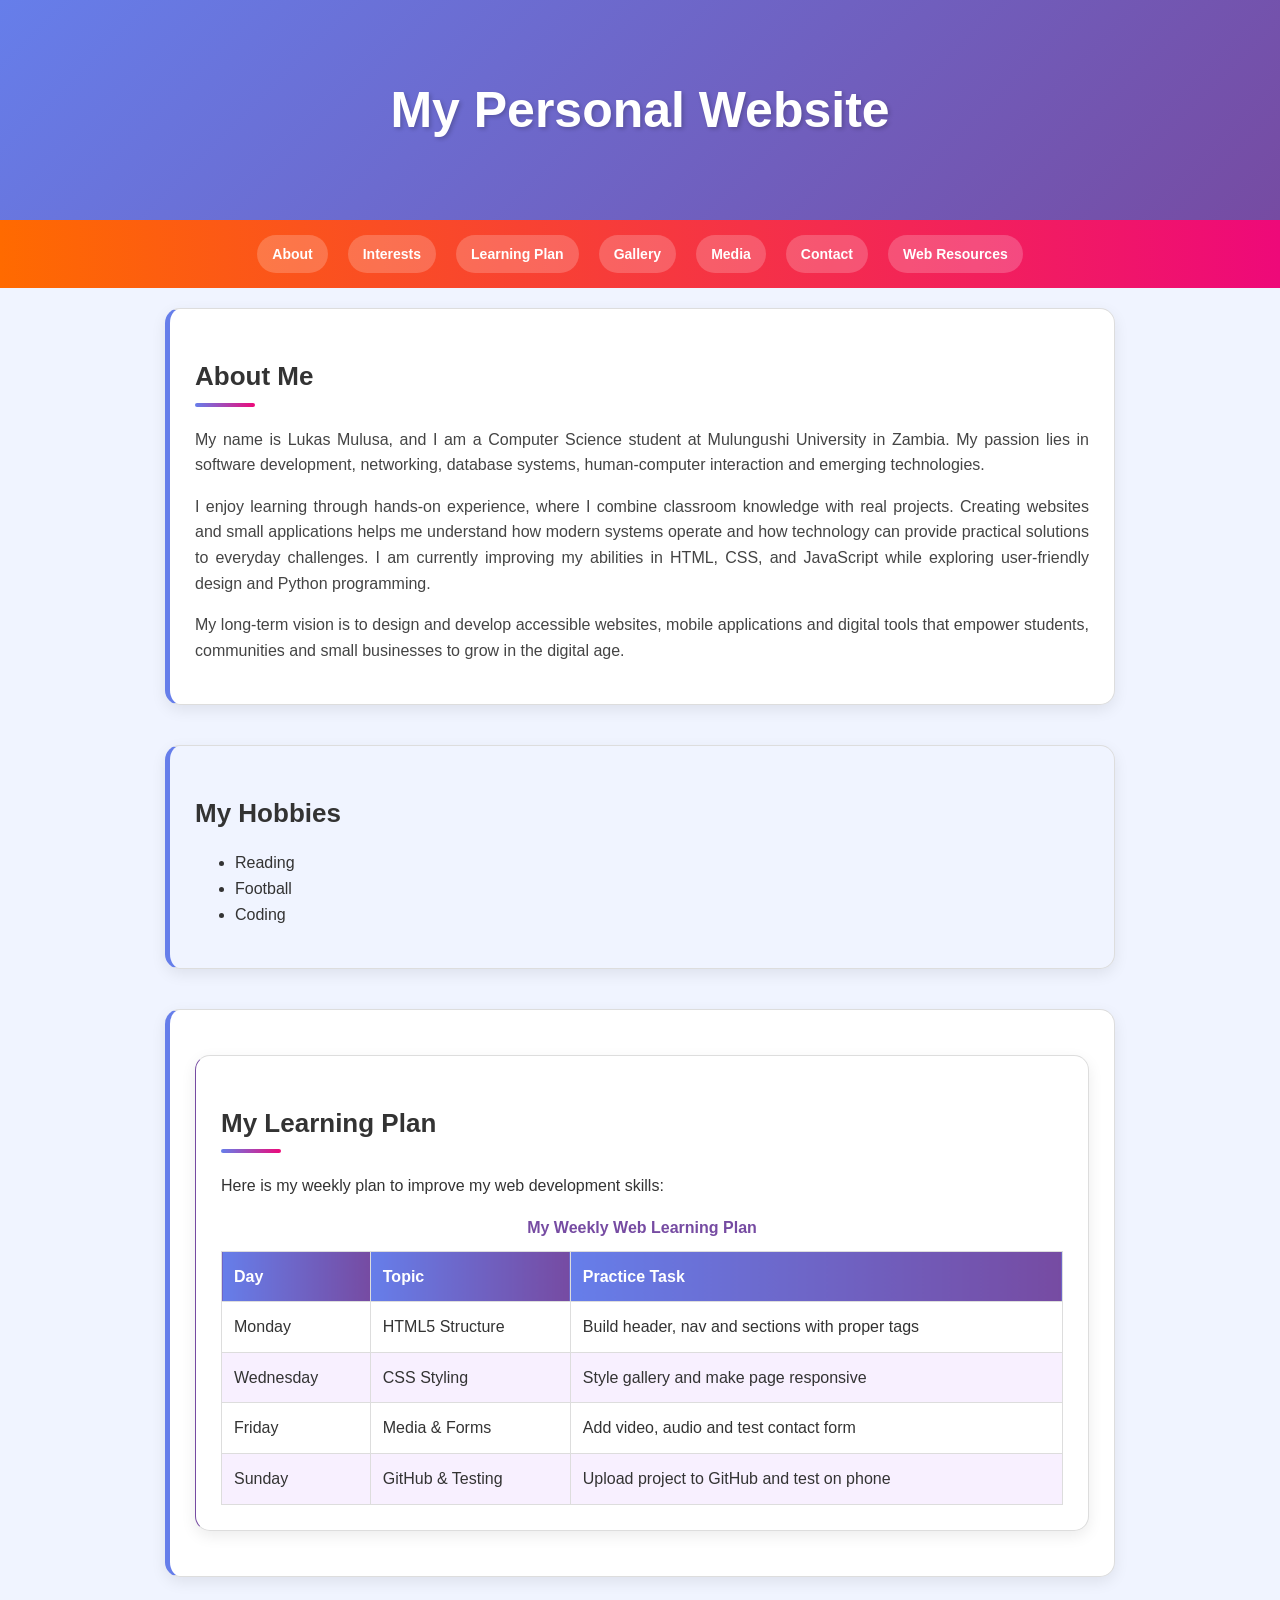
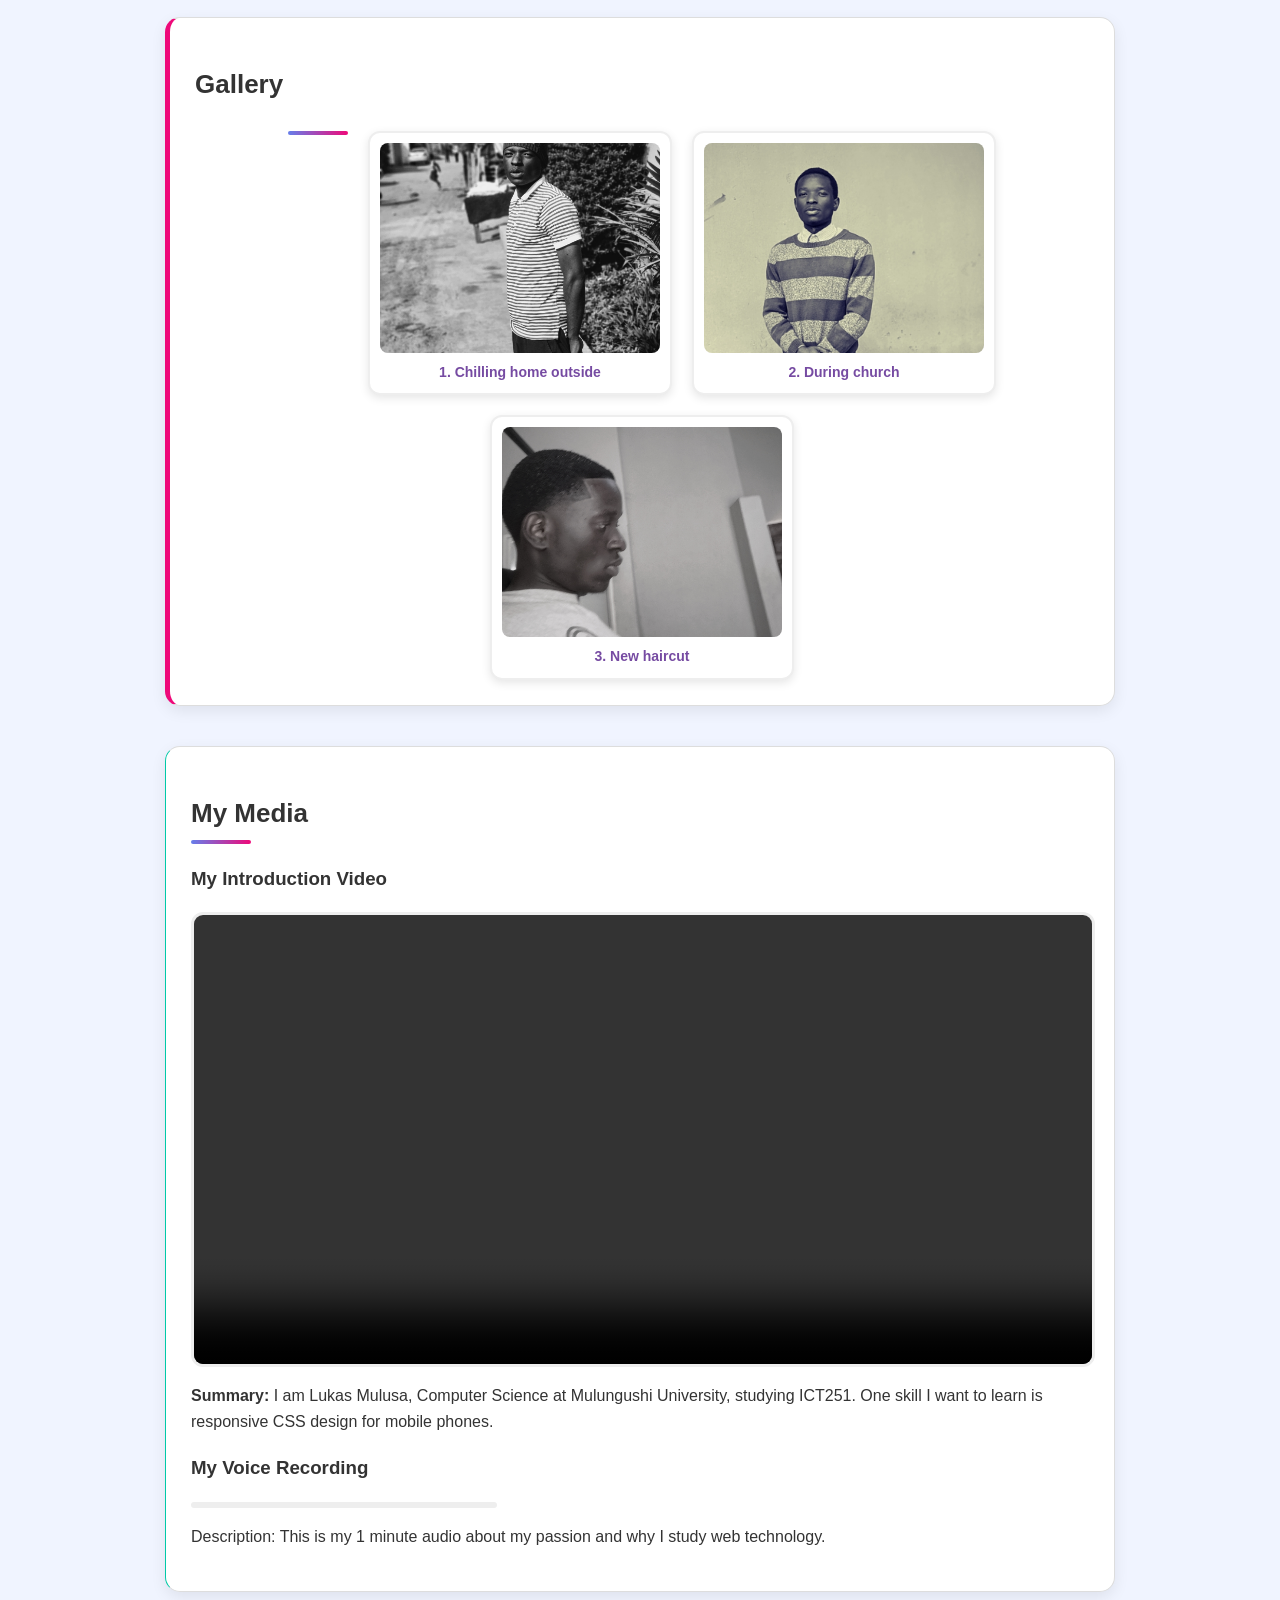
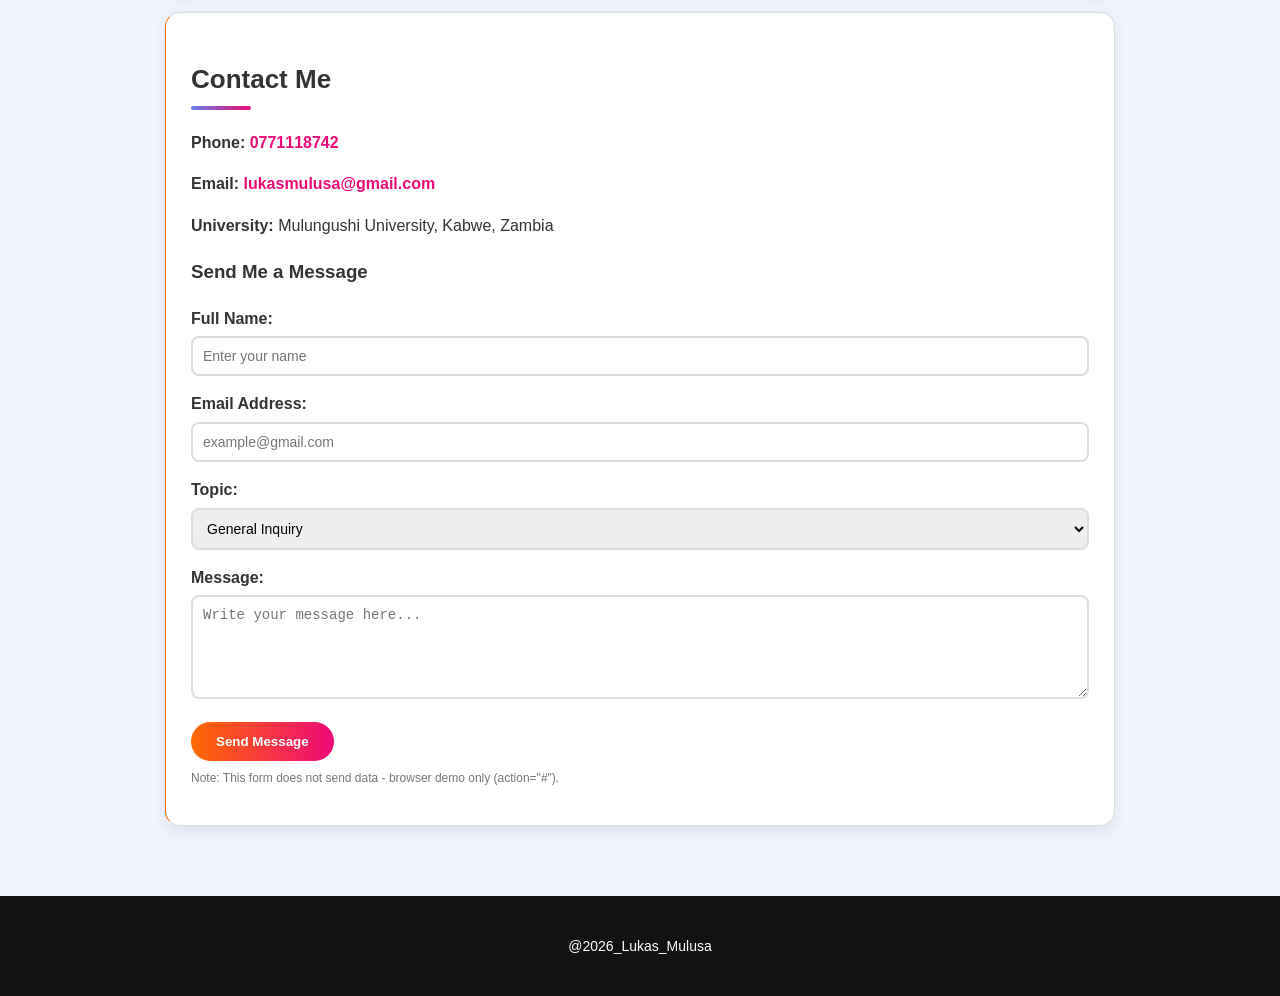
==== index.html @ 0a1a3773 "first upload" ====
<!DOCTYPE html>
<html lang="en">
<head>
  <meta charset="UTF-8">
  <meta name="viewport" content="width=device-width, initial-scale=1.0">
  <title>My Website - LUKAS MULUSA</title>
  <link rel="stylesheet" href="css/styles.css">
</head>
<body>

  <!-- ========= PART B1 STARTS HERE ========= -->

  <header>
    <!-- PLACE B1: Page title here, only ONE h1 -->
    <h1>My Personal Website</h1>
  </header>

  <nav>
  <a href="#about">About</a>
  <a href="#hobbies">Interests</a>
  <a href="#plan">Learning Plan</a>
  <a href="#photos">Gallery</a>
  <a href="#media">Media</a>
  <a href="#contact">Contact</a>
  <a href="https://developer.mozilla.org/en-US/docs/Learn" target="_blank">Web Resources</a>
</nav>

  <main>
    <!-- ALL SECTIONS GO INSIDE <main> -->

 <section id="about">
  <h2>About Me</h2>
  <div class="underline"></div>
  
  <p>My name is Lukas Mulusa, and I am a Computer Science student at Mulungushi University in Zambia. My passion lies in software development, networking, database systems, human-computer interaction and emerging technologies.</p>

  <p>I enjoy learning through hands-on experience, where I combine classroom knowledge with real projects. Creating websites and small applications helps me understand how modern systems operate and how technology can provide practical solutions to everyday challenges. I am currently improving my abilities in HTML, CSS, and JavaScript while exploring user-friendly design and Python programming.</p>

  <p>My long-term vision is to design and develop accessible websites, mobile applications and digital tools that empower students, communities and small businesses to grow in the digital age.</p>
</section>

    <section id="hobbies">
      <h2>My Hobbies</h2>
      <!-- PLACE B2: ul with 3 hobbies HERE -->
      <ul>
        <li>Reading</li>
        <li>Football</li>
        <li>Coding</li>
      </ul>
    </section>

     
    <Section id="plan">
     <section id="learning-plan" class="content-section">
  <h2>My Learning Plan</h2>
  <div class="underline"></div>
  <p>Here is my weekly plan to improve my web development skills:</p>

  <table>
    <caption>My Weekly Web Learning Plan</caption>
    <thead>
      <tr>
        <th>Day</th>
        <th>Topic</th>
        <th>Practice Task</th>
      </tr>
    </thead>
    <tbody>
      <tr>
        <td>Monday</td>
        <td>HTML5 Structure</td>
        <td>Build header, nav and sections with proper tags</td>
      </tr>
      <tr>
        <td>Wednesday</td>
        <td>CSS Styling</td>
        <td>Style gallery and make page responsive</td>
      </tr>
      <tr>
        <td>Friday</td>
        <td>Media & Forms</td>
        <td>Add video, audio and test contact form</td>
      </tr>
      <tr>
        <td>Sunday</td>
        <td>GitHub & Testing</td>
        <td>Upload project to GitHub and test on phone</td>
      </tr>
    </tbody>
  </table>

    </section>
  </section>
    <section id="photos">
  <h2>Gallery</h2>
  <div class="underline"></div>

  <figure>
    <img src="images/photo1.jpg" alt="Chilling home outside">
    <figcaption>1. Chilling home outside</figcaption>
  </figure>

  <figure>
    <img src="images/photo2.jpg" alt="During church">
    <figcaption>2. During church</figcaption>
  </figure>

  <figure>
    <img src="images/photo3.jpg" alt="New haircut">
    <figcaption>3. New haircut</figcaption>
  </figure>

</section>

    <section id="media" class="content-section">
  <h2>My Media</h2>
  <div class="underline"></div>
  
  <h3>My Introduction Video</h3>
  <video controls width="100%" src="videos/intro.mp4">
    Your browser does not support video.
  </video>
  <p><strong>Summary:</strong> I am Lukas Mulusa, Computer Science at Mulungushi University, studying ICT251. One skill I want to learn is responsive CSS design for mobile phones.</p>

  <h3>My Voice Recording</h3>
  <audio controls src="videos/voice.mp3">
    Your browser does not support audio.
  </audio>
  <p>Description: This is my 1 minute audio about my passion and why I study web technology.</p>
</section>

    <section id="contact" class="content-section">
  <h2>Contact Me</h2>
  <div class="underline"></div>

  <p><strong>Phone:</strong> <a href="tel:+260771118742">0771118742</a></p>
  <p><strong>Email:</strong> <a href="mailto:lukasmulusa@gmail.com">lukasmulusa@gmail.com</a></p>
  <p><strong>University:</strong> Mulungushi University, Kabwe, Zambia</p>

  <h3>Send Me a Message</h3>
  <form action="#" method="post">
    <div>
      <label for="name">Full Name:</label><br>
      <input type="text" id="name" name="name" placeholder="Enter your name" required>
    </div>

    <div>
      <label for="email">Email Address:</label><br>
      <input type="email" id="email" name="email" placeholder="example@gmail.com" required>
    </div>

    <div>
      <label for="topic">Topic:</label><br>
      <select id="topic" name="topic">
        <option value="general">General Inquiry</option>
        <option value="web-help">Web Development Help</option>
        <option value="collaboration">Project Collaboration</option>
        <option value="other">Other</option>
      </select>
    </div>

    <div>
      <label for="message">Message:</label><br>
      <textarea id="message" name="message" rows="5" placeholder="Write your message here..." required></textarea>
    </div>

    <button type="submit">Send Message</button>
    <p style="font-size:12px; color:#777; margin-top:8px;">Note: This form does not send data - browser demo only (action="#").</p>
  </form>
</section>

  </main>

  <footer>
    <p>@2026_Lukas_Mulusa</p>
  </footer>

  <!-- ========= PART B1 ENDS HERE ========= -->

</body>
</html>
---- css/styles.css ----
/* General */
body {
  font-family: 'Segoe UI', Arial, sans-serif;
  margin: 0;
  padding: 0;
  background: #f0f4ff;
  color: #333;
  line-height: 1.6;
}

/* COLORFUL HEADER - Gradient */
header {
  background: linear-gradient(135deg, #667eea 0%, #764ba2 100%);
  color: white;
  text-align: center;
  padding: 70px 20px 60px 20px;
}

header h1 {
  font-size: 50px;
  margin: 0 0 10px 0;
  font-weight: 800;
  text-shadow: 2px 2px 4px rgba(0,0,0,0.2);
}

header .subtitle {
  color: #ffeb3b;
  font-size: 19px;
  font-weight: 600;
  margin: 10px 0;
}

header .desc {
  color: #e0e0ff;
  font-size: 16px;
  max-width: 650px;
  margin: 15px auto 0 auto;
}

/* COLORFUL NAV */
nav {
  display: flex;
  justify-content: center;
  gap: 20px;
  padding: 15px 10px;
  background: linear-gradient(to right, #ff6a00, #ee0979);
  position: sticky;
  top: 0;
  z-index: 100;
  flex-wrap: wrap;
}

nav a {
  text-decoration: none;
  color: white;
  font-weight: bold;
  font-size: 14px;
  background: rgba(255,255,255,0.2);
  padding: 8px 15px;
  border-radius: 20px;
  transition: 0.3s;
}

nav a:hover {
  background: white;
  color: #ee0979;
}

nav a:focus {
  outline: 2px solid yellow;
  outline-offset: 2px;
}

main {
  max-width: 950px;
  margin: 0 auto;
  padding: 20px;
}

/* Element selector REQUIRED by Part D */
section {
  margin-bottom: 40px;
  padding: 25px;
  background: white;
  border-radius: 15px;
  box-shadow: 0 5px 15px rgba(0,0,0,0.08);
  border: 1px solid #ddd; /* Box model border - REQUIRED */
  border-left: 5px solid #667eea;
}

/* Class selector REQUIRED by Part D */
.content-section {
  padding: 25px; /* box model - padding */
  margin: 20px 0; /* box model - margin */
  border: 1px solid #ddd; /* box model - border */
}

#about { border-left-color: #667eea; }
#learning-plan { border-left-color: #764ba2; }
#photos { border-left-color: #ee0979; }
#media { border-left-color: #00c9a7; }
#contact { border-left-color: #ff6a00; }

/* ID selector REQUIRED by Part D */
#hobbies {
  background-color: #f0f4ff;
}

.underline {
  width: 60px;
  height: 4px;
  background: linear-gradient(to right, #667eea, #ee0979);
  margin-bottom: 20px;
  border-radius: 2px;
}

#about p {
  text-align: justify;
  color: #444;
}

/* Element selector h2 REQUIRED */
h2 {
  color: #333;
  font-size: 26px;
  margin-bottom: 5px;
}

/* FIXED FOR PART D - Responsive, no horizontal scroll */
#photos {
  display: flex;
  flex-wrap: wrap;
  gap: 20px;
  justify-content: center;
}

#photos h2 {
  width: 100%;
}

#photos figure {
  flex: 1 1 250px;
  max-width: 280px;
  margin: 0;
  background: #fff;
  padding: 10px;
  border-radius: 12px;
  border: 2px solid #eee;
  transition: 0.3s;
  box-shadow: 0 3px 10px rgba(0,0,0,0.1);
}

#photos figure:hover {
  transform: translateY(-5px);
  border-color: #ee0979;
}

/* Element selector img - REQUIRED max-width 100% height auto */
img, video, audio {
  max-width: 100%;
  height: auto;
}

#photos img {
  width: 100%;
  height: 210px;
  object-fit: cover;
  border-radius: 8px;
  display: block;
}

#photos figcaption {
  font-size: 14px;
  text-align: center;
  margin-top: 8px;
  font-weight: 600;
  color: #764ba2;
}

/* Contact colorful */
#contact a {
  color: #ee0979;
  font-weight: bold;
  text-decoration: none;
}

#contact a:hover {
  text-decoration: underline;
}

footer {
  text-align: center;
  padding: 25px;
  background: #121212;
  color: white;
  font-size: 14px;
  margin-top: 30px;
}

/* Learning Plan Table */
table {
  width: 100%;
  border-collapse: collapse;
  margin-top: 15px;
}

caption {
  font-weight: bold;
  font-size: 16px;
  margin-bottom: 10px;
  color: #764ba2;
}

th, td {
  border: 1px solid #ddd;
  padding: 12px;
  text-align: left;
}

th {
  background: linear-gradient(to right, #667eea, #764ba2);
  color: white;
}

tr:nth-child(even) {
  background-color: #f8f0ff;
}

tr:hover {
  background-color: #ffe6f0;
}

/* Contact Form - button attractive + hover REQUIRED */
form div {
  margin-bottom: 15px;
}

form label {
  font-weight: bold;
  color: #333;
}

form input, form select, form textarea {
  width: 100%;
  padding: 10px;
  margin-top: 5px;
  border: 2px solid #ddd;
  border-radius: 8px;
  font-size: 14px;
  box-sizing: border-box;
}

form input:focus, form select:focus, form textarea:focus {
  border-color: #667eea;
  outline: 2px solid #667eea;
}

form button {
  background: linear-gradient(to right, #ff6a00, #ee0979);
  color: white;
  border: none;
  padding: 12px 25px;
  border-radius: 25px;
  font-weight: bold;
  cursor: pointer;
  transition: 0.3s;
}

form button:hover, form button:focus {
  transform: scale(1.05);
  box-shadow: 0 4px 10px rgba(238,9,121,0.4);
  outline: 2px solid #667eea;
}

/* My Media - video/audio styled */
#media video, #media audio {
  border: 3px solid #eee;
  border-radius: 12px;
  display: block;
  margin: 15px 0;
}

#media video:hover {
  border-color: #00c9a7;
}
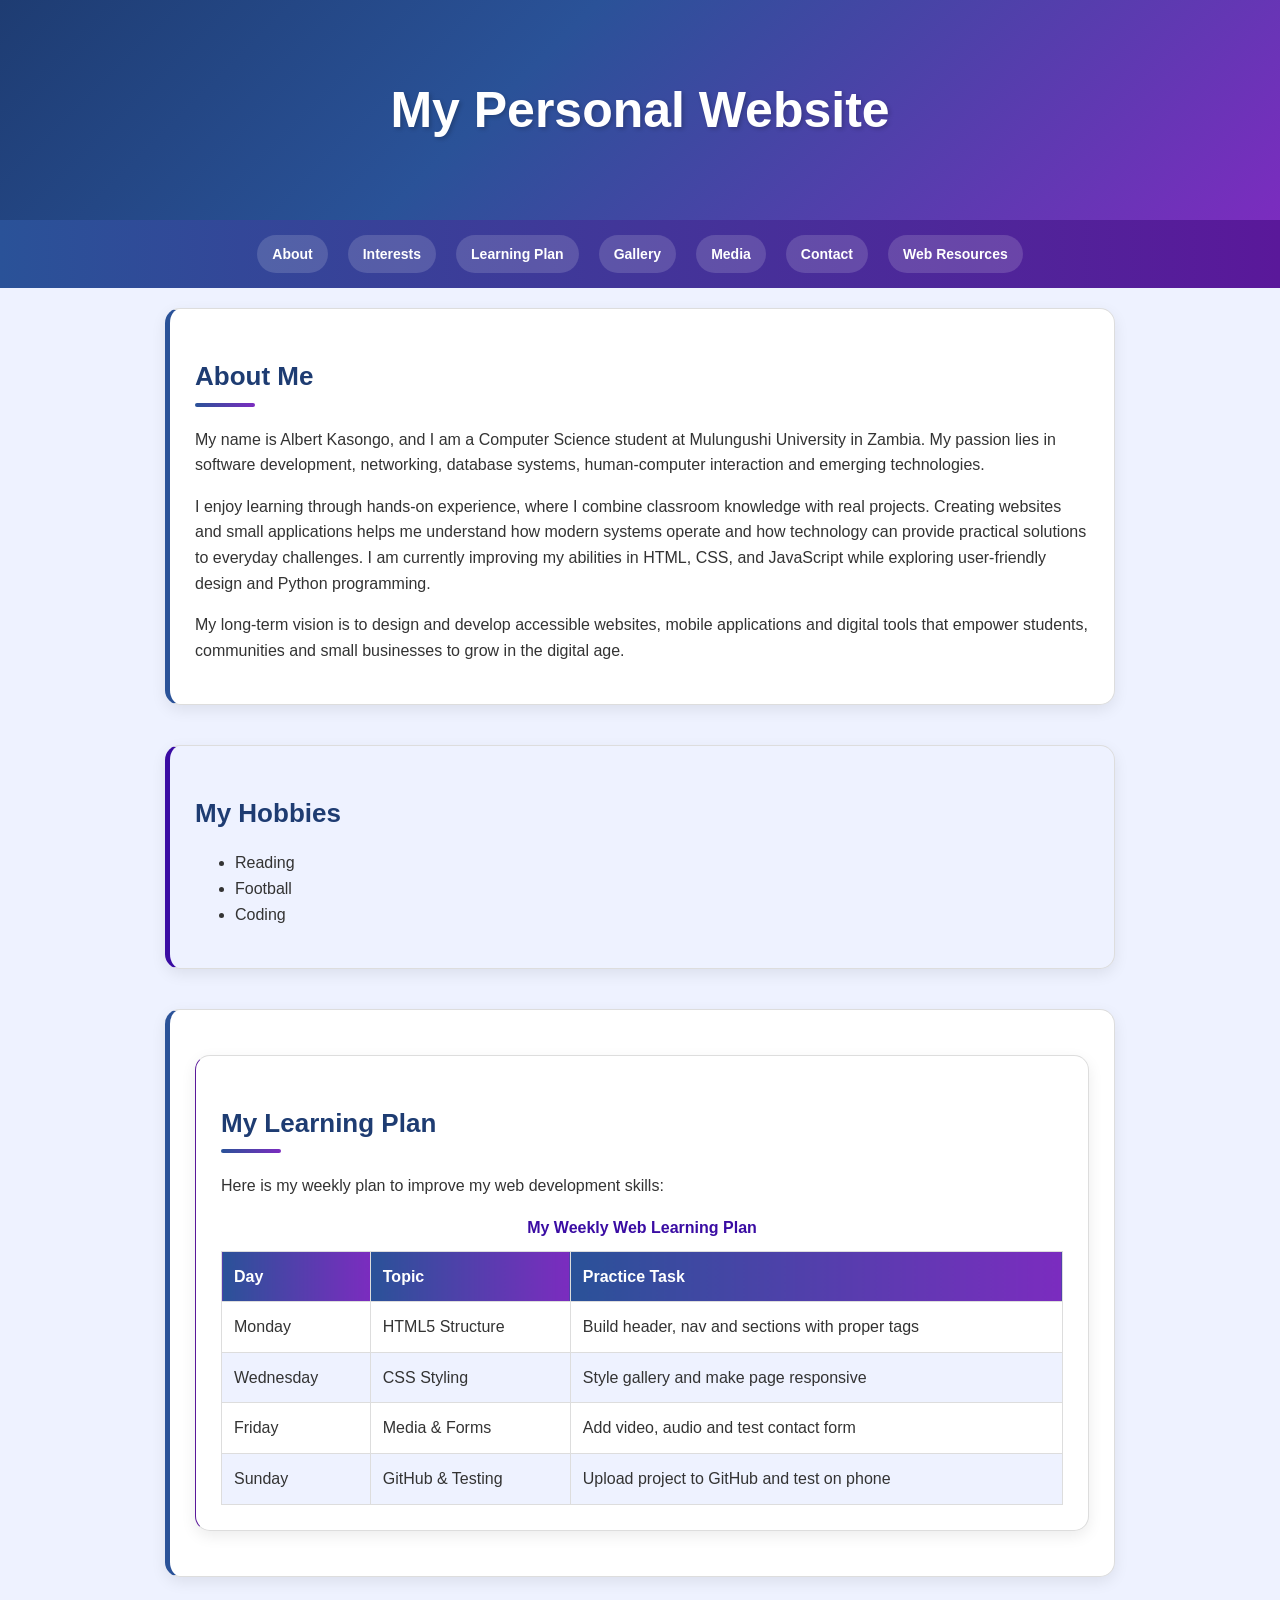
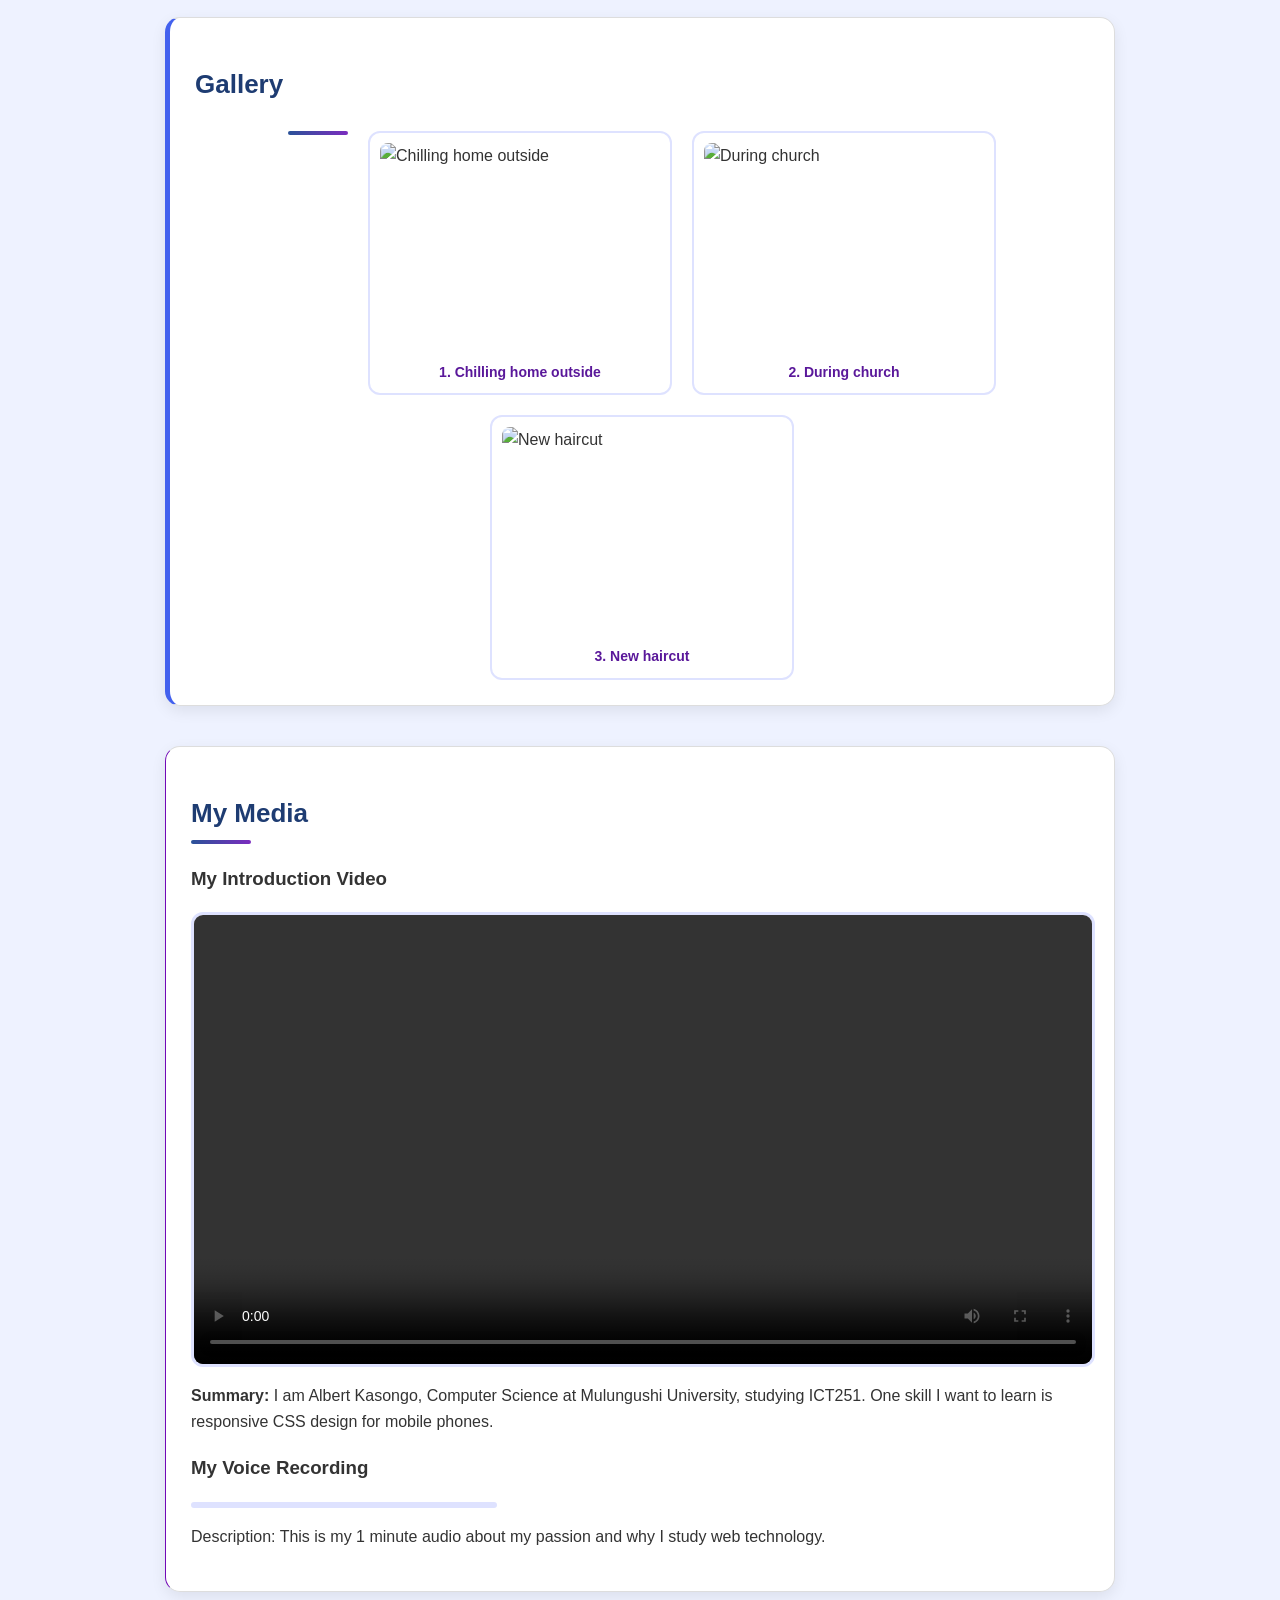
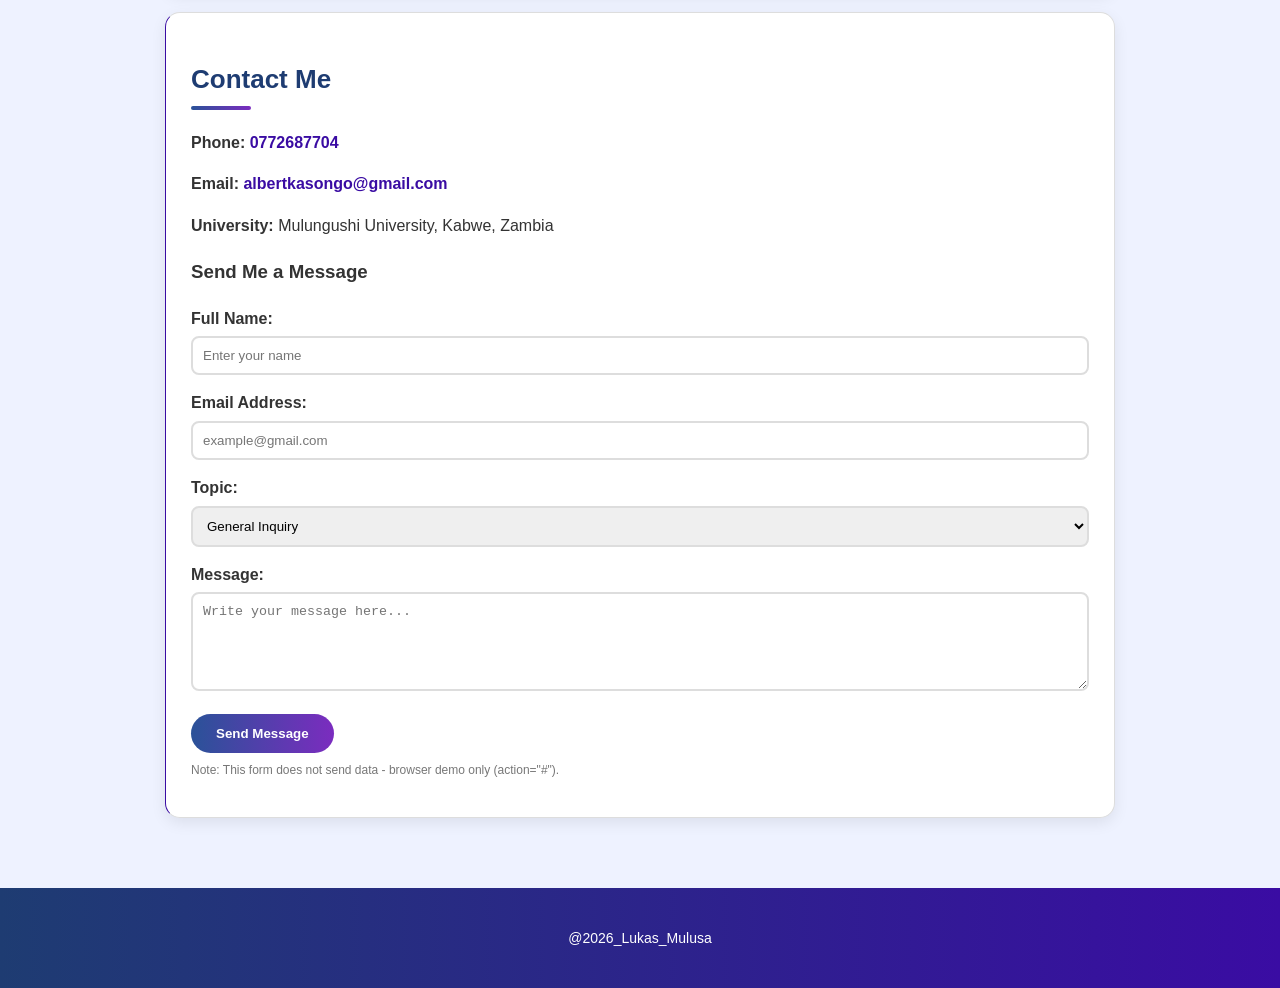
==== commit 29e5c46b: "my final project" ====
--- a/index.html
+++ b/index.html
@@ -32,7 +32,7 @@
   <h2>About Me</h2>
   <div class="underline"></div>
   
-  <p>My name is Lukas Mulusa, and I am a Computer Science student at Mulungushi University in Zambia. My passion lies in software development, networking, database systems, human-computer interaction and emerging technologies.</p>
+  <p>My name is Albert Kasongo, and I am a Computer Science student at Mulungushi University in Zambia. My passion lies in software development, networking, database systems, human-computer interaction and emerging technologies.</p>
 
   <p>I enjoy learning through hands-on experience, where I combine classroom knowledge with real projects. Creating websites and small applications helps me understand how modern systems operate and how technology can provide practical solutions to everyday challenges. I am currently improving my abilities in HTML, CSS, and JavaScript while exploring user-friendly design and Python programming.</p>
 
@@ -120,7 +120,7 @@
   <video controls width="100%" src="videos/intro.mp4">
     Your browser does not support video.
   </video>
-  <p><strong>Summary:</strong> I am Lukas Mulusa, Computer Science at Mulungushi University, studying ICT251. One skill I want to learn is responsive CSS design for mobile phones.</p>
+  <p><strong>Summary:</strong> I am Albert Kasongo, Computer Science at Mulungushi University, studying ICT251. One skill I want to learn is responsive CSS design for mobile phones.</p>
 
   <h3>My Voice Recording</h3>
   <audio controls src="videos/voice.mp3">
@@ -133,8 +133,8 @@
   <h2>Contact Me</h2>
   <div class="underline"></div>
 
-  <p><strong>Phone:</strong> <a href="tel:+260771118742">0771118742</a></p>
-  <p><strong>Email:</strong> <a href="mailto:lukasmulusa@gmail.com">lukasmulusa@gmail.com</a></p>
+  <p><strong>Phone:</strong> <a href="tel:+260772687704">0772687704</a></p>
+  <p><strong>Email:</strong> <a href="mailto:albertkasongo@gmail.com">albertkasongo@gmail.com</a></p>
   <p><strong>University:</strong> Mulungushi University, Kabwe, Zambia</p>
 
   <h3>Send Me a Message</h3>
--- a/css/styles.css
+++ b/css/styles.css
@@ -3,14 +3,14 @@
   font-family: 'Segoe UI', Arial, sans-serif;
   margin: 0;
   padding: 0;
-  background: #f0f4ff;
+  background: #eef2ff;
   color: #333;
   line-height: 1.6;
 }
 
-/* COLORFUL HEADER - Gradient */
+/* BLUE & PURPLE HEADER */
 header {
-  background: linear-gradient(135deg, #667eea 0%, #764ba2 100%);
+  background: linear-gradient(135deg, #1e3c72 0%, #2a5298 40%, #7b2cbf 100%);
   color: white;
   text-align: center;
   padding: 70px 20px 60px 20px;
@@ -24,26 +24,26 @@
 }
 
 header .subtitle {
-  color: #ffeb3b;
+  color: #90e0ef;
   font-size: 19px;
   font-weight: 600;
   margin: 10px 0;
 }
 
 header .desc {
-  color: #e0e0ff;
+  color: #d8c7ff;
   font-size: 16px;
   max-width: 650px;
   margin: 15px auto 0 auto;
 }
 
-/* COLORFUL NAV */
+/* BLUE & PURPLE NAV */
 nav {
   display: flex;
   justify-content: center;
   gap: 20px;
   padding: 15px 10px;
-  background: linear-gradient(to right, #ff6a00, #ee0979);
+  background: linear-gradient(to right, #2a5298, #5a189a);
   position: sticky;
   top: 0;
   z-index: 100;
@@ -55,7 +55,7 @@
   color: white;
   font-weight: bold;
   font-size: 14px;
-  background: rgba(255,255,255,0.2);
+  background: rgba(255,255,255,0.15);
   padding: 8px 15px;
   border-radius: 20px;
   transition: 0.3s;
@@ -63,12 +63,7 @@
 
 nav a:hover {
   background: white;
-  color: #ee0979;
-}
-
-nav a:focus {
-  outline: 2px solid yellow;
-  outline-offset: 2px;
+  color: #5a189a;
 }
 
 main {
@@ -77,67 +72,50 @@
   padding: 20px;
 }
 
-/* Element selector REQUIRED by Part D */
 section {
   margin-bottom: 40px;
   padding: 25px;
   background: white;
   border-radius: 15px;
   box-shadow: 0 5px 15px rgba(0,0,0,0.08);
-  border: 1px solid #ddd; /* Box model border - REQUIRED */
-  border-left: 5px solid #667eea;
+  border: 1px solid #ddd;
+  border-left: 5px solid #2a5298;
 }
 
-/* Class selector REQUIRED by Part D */
 .content-section {
-  padding: 25px; /* box model - padding */
-  margin: 20px 0; /* box model - margin */
-  border: 1px solid #ddd; /* box model - border */
+  padding: 25px;
+  margin: 20px 0;
+  border: 1px solid #ddd;
 }
 
-#about { border-left-color: #667eea; }
-#learning-plan { border-left-color: #764ba2; }
-#photos { border-left-color: #ee0979; }
-#media { border-left-color: #00c9a7; }
-#contact { border-left-color: #ff6a00; }
-
-/* ID selector REQUIRED by Part D */
-#hobbies {
-  background-color: #f0f4ff;
-}
+#about { border-left-color: #2a5298; }
+#hobbies { background-color: #eef2ff; border-left-color: #3a0ca3; }
+#learning-plan { border-left-color: #5a189a; }
+#photos { border-left-color: #4361ee; }
+#media { border-left-color: #7209b7; }
+#contact { border-left-color: #3a0ca3; }
 
 .underline {
   width: 60px;
   height: 4px;
-  background: linear-gradient(to right, #667eea, #ee0979);
+  background: linear-gradient(to right, #2a5298, #7b2cbf);
   margin-bottom: 20px;
   border-radius: 2px;
 }
 
-#about p {
-  text-align: justify;
-  color: #444;
-}
-
-/* Element selector h2 REQUIRED */
 h2 {
-  color: #333;
+  color: #1e3c72;
   font-size: 26px;
   margin-bottom: 5px;
 }
 
-/* FIXED FOR PART D - Responsive, no horizontal scroll */
 #photos {
   display: flex;
   flex-wrap: wrap;
   gap: 20px;
   justify-content: center;
 }
-
-#photos h2 {
-  width: 100%;
-}
-
+#photos h2 { width: 100%; }
 #photos figure {
   flex: 1 1 250px;
   max-width: 280px;
@@ -145,22 +123,18 @@
   background: #fff;
   padding: 10px;
   border-radius: 12px;
-  border: 2px solid #eee;
+  border: 2px solid #dee2ff;
   transition: 0.3s;
-  box-shadow: 0 3px 10px rgba(0,0,0,0.1);
+}
+#photos figure:hover {
+  transform: translateY(-5px);
+  border-color: #7b2cbf;
 }
 
-#photos figure:hover {
-  transform: translateY(-5px);
-  border-color: #ee0979;
-}
-
-/* Element selector img - REQUIRED max-width 100% height auto */
 img, video, audio {
   max-width: 100%;
   height: auto;
 }
-
 #photos img {
   width: 100%;
   height: 210px;
@@ -168,118 +142,53 @@
   border-radius: 8px;
   display: block;
 }
-
 #photos figcaption {
   font-size: 14px;
   text-align: center;
   margin-top: 8px;
   font-weight: 600;
-  color: #764ba2;
+  color: #5a189a;
 }
 
-/* Contact colorful */
 #contact a {
-  color: #ee0979;
+  color: #3a0ca3;
   font-weight: bold;
   text-decoration: none;
 }
-
-#contact a:hover {
-  text-decoration: underline;
-}
-
 footer {
   text-align: center;
   padding: 25px;
-  background: #121212;
+  background: linear-gradient(to right, #1e3c72, #3a0ca3);
   color: white;
   font-size: 14px;
   margin-top: 30px;
 }
 
-/* Learning Plan Table */
-table {
-  width: 100%;
-  border-collapse: collapse;
-  margin-top: 15px;
-}
+table { width: 100%; border-collapse: collapse; margin-top: 15px; }
+caption { font-weight: bold; font-size: 16px; margin-bottom: 10px; color: #3a0ca3; }
+th, td { border: 1px solid #ddd; padding: 12px; text-align: left; }
+th { background: linear-gradient(to right, #2a5298, #7b2cbf); color: white; }
+tr:nth-child(even) { background-color: #eef2ff; }
 
-caption {
-  font-weight: bold;
-  font-size: 16px;
-  margin-bottom: 10px;
-  color: #764ba2;
-}
-
-th, td {
-  border: 1px solid #ddd;
-  padding: 12px;
-  text-align: left;
-}
-
-th {
-  background: linear-gradient(to right, #667eea, #764ba2);
-  color: white;
-}
-
-tr:nth-child(even) {
-  background-color: #f8f0ff;
-}
-
-tr:hover {
-  background-color: #ffe6f0;
-}
-
-/* Contact Form - button attractive + hover REQUIRED */
-form div {
-  margin-bottom: 15px;
-}
-
-form label {
-  font-weight: bold;
-  color: #333;
-}
-
+form div { margin-bottom: 15px; }
+form label { font-weight: bold; }
 form input, form select, form textarea {
-  width: 100%;
-  padding: 10px;
-  margin-top: 5px;
-  border: 2px solid #ddd;
-  border-radius: 8px;
-  font-size: 14px;
+  width: 100%; padding: 10px; margin-top: 5px;
+  border: 2px solid #ddd; border-radius: 8px;
   box-sizing: border-box;
 }
+form input:focus, form select:focus, form textarea:focus {
+  border-color: #4361ee; outline: 2px solid #4361ee;
+}
+form button {
+  background: linear-gradient(to right, #2a5298, #7b2cbf);
+  color: white; border: none; padding: 12px 25px;
+  border-radius: 25px; font-weight: bold; cursor: pointer; transition: 0.3s;
+}
+form button:hover { transform: scale(1.05); box-shadow: 0 4px 10px rgba(58,12,163,0.4); }
 
-form input:focus, form select:focus, form textarea:focus {
-  border-color: #667eea;
-  outline: 2px solid #667eea;
+#media video, #media audio {
+  border: 3px solid #dee2ff; border-radius: 12px;
+  display: block; margin: 15px 0;
 }
-
-form button {
-  background: linear-gradient(to right, #ff6a00, #ee0979);
-  color: white;
-  border: none;
-  padding: 12px 25px;
-  border-radius: 25px;
-  font-weight: bold;
-  cursor: pointer;
-  transition: 0.3s;
-}
-
-form button:hover, form button:focus {
-  transform: scale(1.05);
-  box-shadow: 0 4px 10px rgba(238,9,121,0.4);
-  outline: 2px solid #667eea;
-}
-
-/* My Media - video/audio styled */
-#media video, #media audio {
-  border: 3px solid #eee;
-  border-radius: 12px;
-  display: block;
-  margin: 15px 0;
-}
-
-#media video:hover {
-  border-color: #00c9a7;
-}+#media video:hover { border-color: #7b2cbf; }
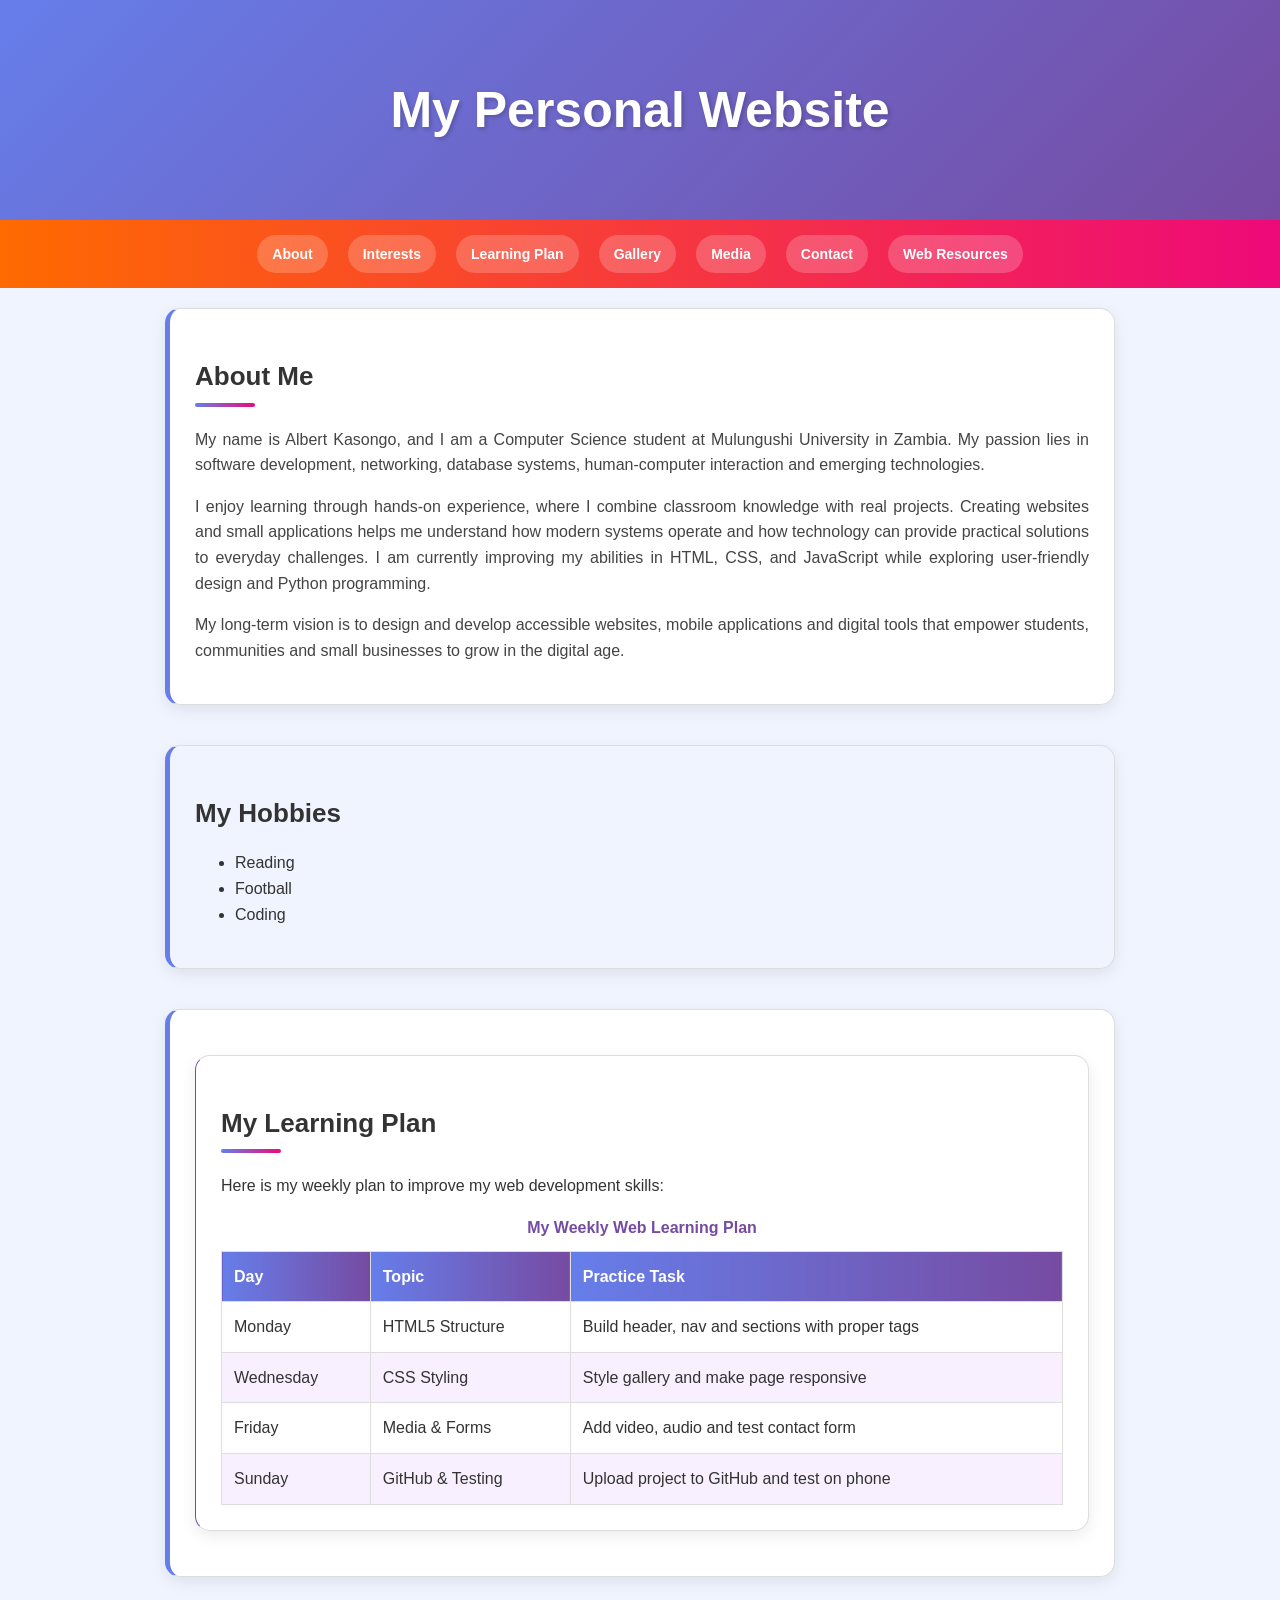
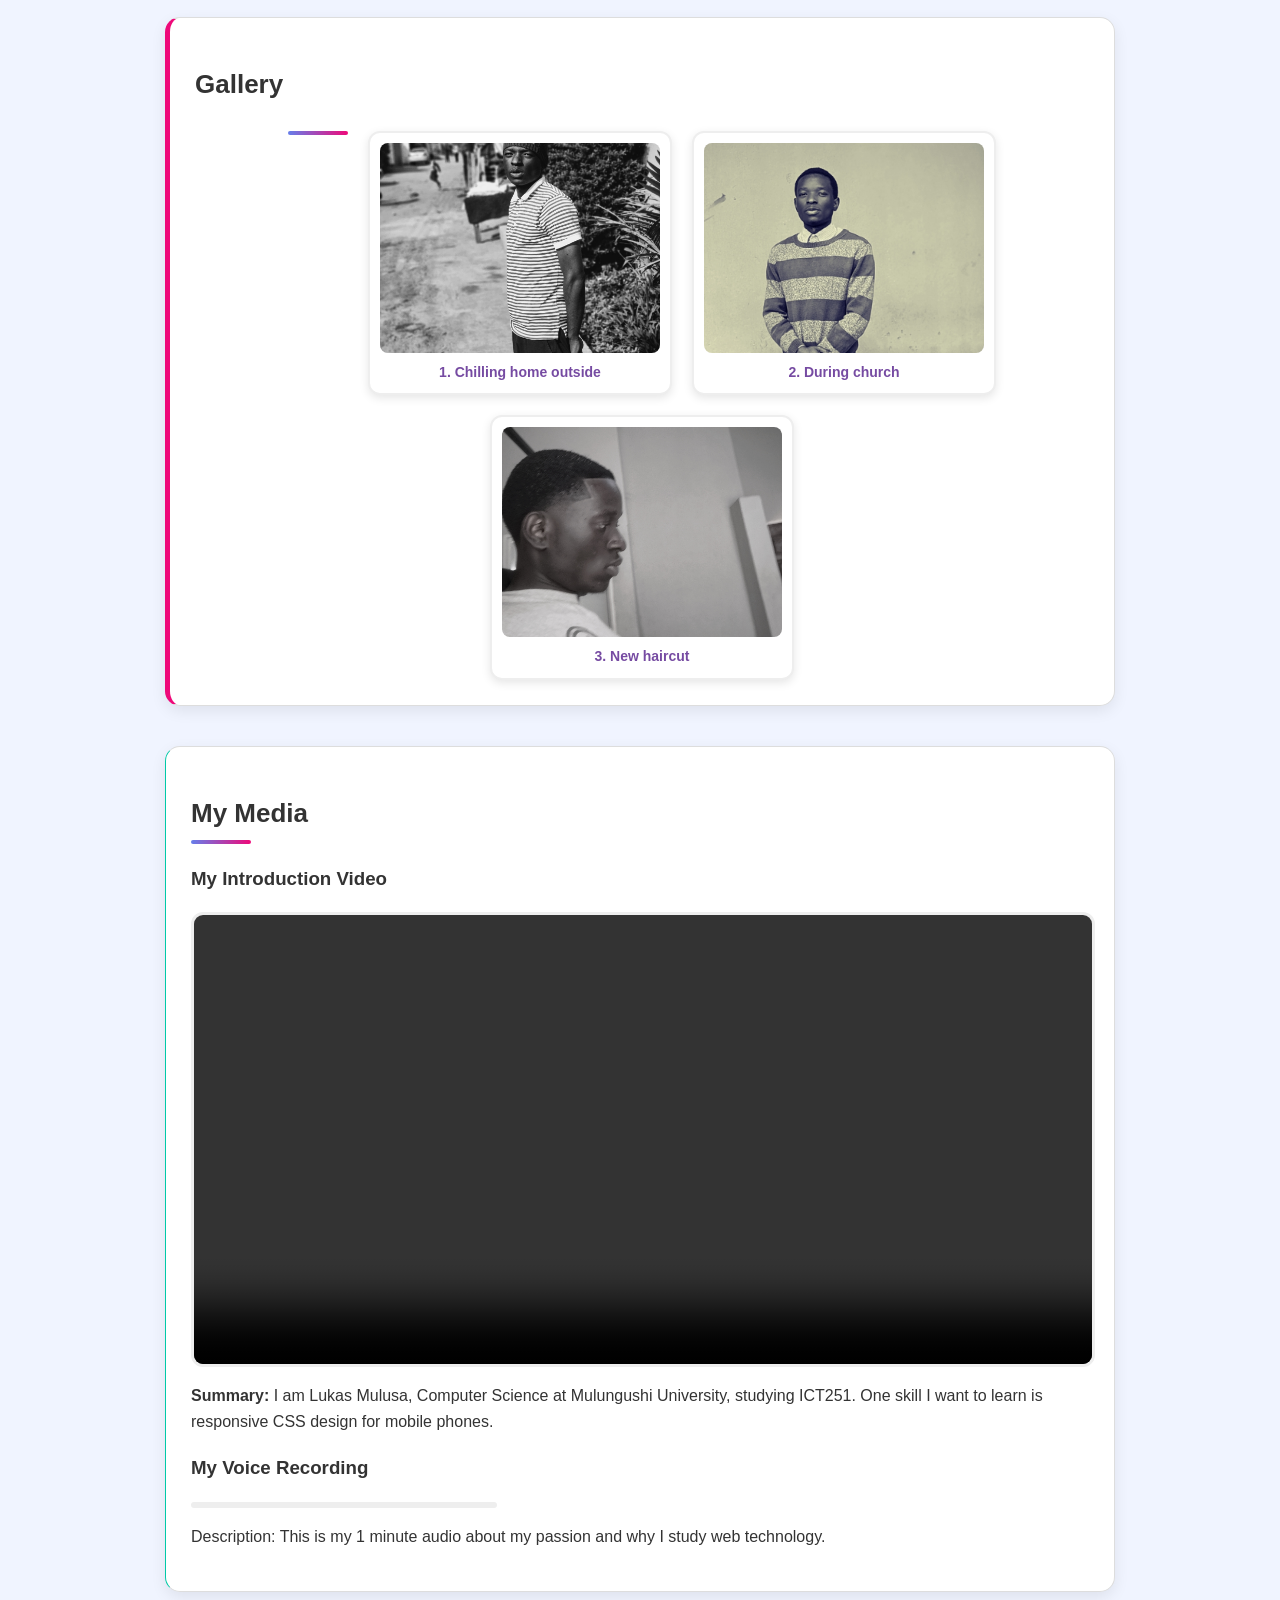
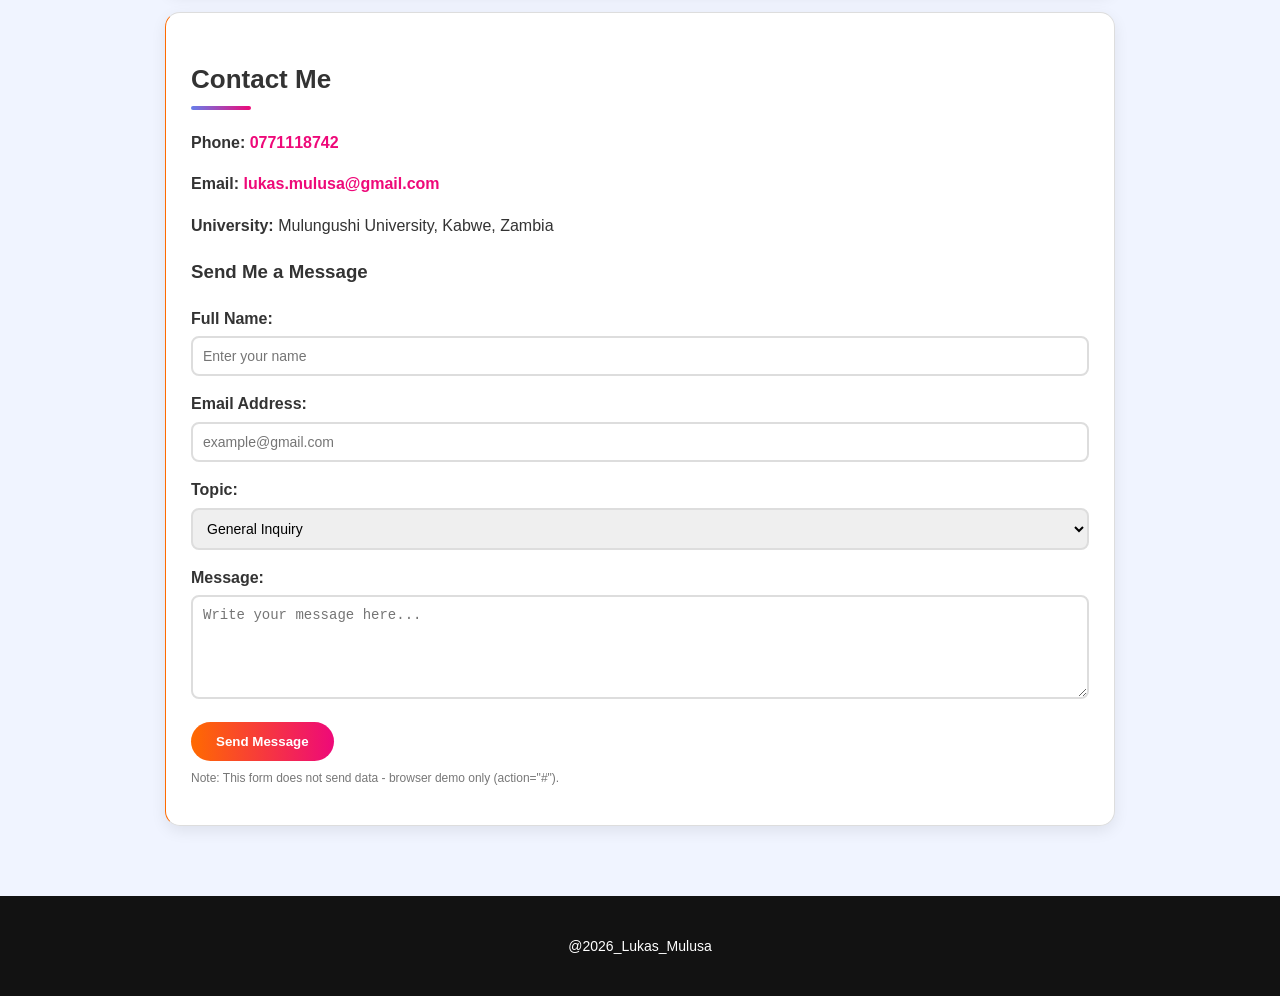
==== commit 8b32354e: "update index.html" ====
--- a/index.html
+++ b/index.html
@@ -120,7 +120,7 @@
   <video controls width="100%" src="videos/intro.mp4">
     Your browser does not support video.
   </video>
-  <p><strong>Summary:</strong> I am Albert Kasongo, Computer Science at Mulungushi University, studying ICT251. One skill I want to learn is responsive CSS design for mobile phones.</p>
+  <p><strong>Summary:</strong> I am Lukas Mulusa, Computer Science at Mulungushi University, studying ICT251. One skill I want to learn is responsive CSS design for mobile phones.</p>
 
   <h3>My Voice Recording</h3>
   <audio controls src="videos/voice.mp3">
@@ -133,8 +133,8 @@
   <h2>Contact Me</h2>
   <div class="underline"></div>
 
-  <p><strong>Phone:</strong> <a href="tel:+260772687704">0772687704</a></p>
-  <p><strong>Email:</strong> <a href="mailto:albertkasongo@gmail.com">albertkasongo@gmail.com</a></p>
+  <p><strong>Phone:</strong> <a href="tel:+260771118742">0771118742</a></p>
+  <p><strong>Email:</strong> <a href="mailto:lukas.mulusa@gmail.com">lukas.mulusa@gmail.com</a></p>
   <p><strong>University:</strong> Mulungushi University, Kabwe, Zambia</p>
 
   <h3>Send Me a Message</h3>
--- a/css/styles.css
+++ b/css/styles.css
@@ -3,14 +3,14 @@
   font-family: 'Segoe UI', Arial, sans-serif;
   margin: 0;
   padding: 0;
-  background: #eef2ff;
+  background: #f0f4ff;
   color: #333;
   line-height: 1.6;
 }
 
-/* BLUE & PURPLE HEADER */
+/* COLORFUL HEADER - Gradient */
 header {
-  background: linear-gradient(135deg, #1e3c72 0%, #2a5298 40%, #7b2cbf 100%);
+  background: linear-gradient(135deg, #667eea 0%, #764ba2 100%);
   color: white;
   text-align: center;
   padding: 70px 20px 60px 20px;
@@ -24,26 +24,26 @@
 }
 
 header .subtitle {
-  color: #90e0ef;
+  color: #ffeb3b;
   font-size: 19px;
   font-weight: 600;
   margin: 10px 0;
 }
 
 header .desc {
-  color: #d8c7ff;
+  color: #e0e0ff;
   font-size: 16px;
   max-width: 650px;
   margin: 15px auto 0 auto;
 }
 
-/* BLUE & PURPLE NAV */
+/* COLORFUL NAV */
 nav {
   display: flex;
   justify-content: center;
   gap: 20px;
   padding: 15px 10px;
-  background: linear-gradient(to right, #2a5298, #5a189a);
+  background: linear-gradient(to right, #ff6a00, #ee0979);
   position: sticky;
   top: 0;
   z-index: 100;
@@ -55,7 +55,7 @@
   color: white;
   font-weight: bold;
   font-size: 14px;
-  background: rgba(255,255,255,0.15);
+  background: rgba(255,255,255,0.2);
   padding: 8px 15px;
   border-radius: 20px;
   transition: 0.3s;
@@ -63,7 +63,12 @@
 
 nav a:hover {
   background: white;
-  color: #5a189a;
+  color: #ee0979;
+}
+
+nav a:focus {
+  outline: 2px solid yellow;
+  outline-offset: 2px;
 }
 
 main {
@@ -72,50 +77,67 @@
   padding: 20px;
 }
 
+/* Element selector REQUIRED by Part D */
 section {
   margin-bottom: 40px;
   padding: 25px;
   background: white;
   border-radius: 15px;
   box-shadow: 0 5px 15px rgba(0,0,0,0.08);
-  border: 1px solid #ddd;
-  border-left: 5px solid #2a5298;
-}
-
+  border: 1px solid #ddd; /* Box model border - REQUIRED */
+  border-left: 5px solid #667eea;
+}
+
+/* Class selector REQUIRED by Part D */
 .content-section {
-  padding: 25px;
-  margin: 20px 0;
-  border: 1px solid #ddd;
-}
-
-#about { border-left-color: #2a5298; }
-#hobbies { background-color: #eef2ff; border-left-color: #3a0ca3; }
-#learning-plan { border-left-color: #5a189a; }
-#photos { border-left-color: #4361ee; }
-#media { border-left-color: #7209b7; }
-#contact { border-left-color: #3a0ca3; }
+  padding: 25px; /* box model - padding */
+  margin: 20px 0; /* box model - margin */
+  border: 1px solid #ddd; /* box model - border */
+}
+
+#about { border-left-color: #667eea; }
+#learning-plan { border-left-color: #764ba2; }
+#photos { border-left-color: #ee0979; }
+#media { border-left-color: #00c9a7; }
+#contact { border-left-color: #ff6a00; }
+
+/* ID selector REQUIRED by Part D */
+#hobbies {
+  background-color: #f0f4ff;
+}
 
 .underline {
   width: 60px;
   height: 4px;
-  background: linear-gradient(to right, #2a5298, #7b2cbf);
+  background: linear-gradient(to right, #667eea, #ee0979);
   margin-bottom: 20px;
   border-radius: 2px;
 }
 
+#about p {
+  text-align: justify;
+  color: #444;
+}
+
+/* Element selector h2 REQUIRED */
 h2 {
-  color: #1e3c72;
+  color: #333;
   font-size: 26px;
   margin-bottom: 5px;
 }
 
+/* FIXED FOR PART D - Responsive, no horizontal scroll */
 #photos {
   display: flex;
   flex-wrap: wrap;
   gap: 20px;
   justify-content: center;
 }
-#photos h2 { width: 100%; }
+
+#photos h2 {
+  width: 100%;
+}
+
 #photos figure {
   flex: 1 1 250px;
   max-width: 280px;
@@ -123,18 +145,22 @@
   background: #fff;
   padding: 10px;
   border-radius: 12px;
-  border: 2px solid #dee2ff;
+  border: 2px solid #eee;
   transition: 0.3s;
-}
+  box-shadow: 0 3px 10px rgba(0,0,0,0.1);
+}
+
 #photos figure:hover {
   transform: translateY(-5px);
-  border-color: #7b2cbf;
-}
-
+  border-color: #ee0979;
+}
+
+/* Element selector img - REQUIRED max-width 100% height auto */
 img, video, audio {
   max-width: 100%;
   height: auto;
 }
+
 #photos img {
   width: 100%;
   height: 210px;
@@ -142,53 +168,118 @@
   border-radius: 8px;
   display: block;
 }
+
 #photos figcaption {
   font-size: 14px;
   text-align: center;
   margin-top: 8px;
   font-weight: 600;
-  color: #5a189a;
-}
-
+  color: #764ba2;
+}
+
+/* Contact colorful */
 #contact a {
-  color: #3a0ca3;
+  color: #ee0979;
   font-weight: bold;
   text-decoration: none;
 }
+
+#contact a:hover {
+  text-decoration: underline;
+}
+
 footer {
   text-align: center;
   padding: 25px;
-  background: linear-gradient(to right, #1e3c72, #3a0ca3);
+  background: #121212;
   color: white;
   font-size: 14px;
   margin-top: 30px;
 }
 
-table { width: 100%; border-collapse: collapse; margin-top: 15px; }
-caption { font-weight: bold; font-size: 16px; margin-bottom: 10px; color: #3a0ca3; }
-th, td { border: 1px solid #ddd; padding: 12px; text-align: left; }
-th { background: linear-gradient(to right, #2a5298, #7b2cbf); color: white; }
-tr:nth-child(even) { background-color: #eef2ff; }
-
-form div { margin-bottom: 15px; }
-form label { font-weight: bold; }
+/* Learning Plan Table */
+table {
+  width: 100%;
+  border-collapse: collapse;
+  margin-top: 15px;
+}
+
+caption {
+  font-weight: bold;
+  font-size: 16px;
+  margin-bottom: 10px;
+  color: #764ba2;
+}
+
+th, td {
+  border: 1px solid #ddd;
+  padding: 12px;
+  text-align: left;
+}
+
+th {
+  background: linear-gradient(to right, #667eea, #764ba2);
+  color: white;
+}
+
+tr:nth-child(even) {
+  background-color: #f8f0ff;
+}
+
+tr:hover {
+  background-color: #ffe6f0;
+}
+
+/* Contact Form - button attractive + hover REQUIRED */
+form div {
+  margin-bottom: 15px;
+}
+
+form label {
+  font-weight: bold;
+  color: #333;
+}
+
 form input, form select, form textarea {
-  width: 100%; padding: 10px; margin-top: 5px;
-  border: 2px solid #ddd; border-radius: 8px;
+  width: 100%;
+  padding: 10px;
+  margin-top: 5px;
+  border: 2px solid #ddd;
+  border-radius: 8px;
+  font-size: 14px;
   box-sizing: border-box;
 }
+
 form input:focus, form select:focus, form textarea:focus {
-  border-color: #4361ee; outline: 2px solid #4361ee;
-}
+  border-color: #667eea;
+  outline: 2px solid #667eea;
+}
+
 form button {
-  background: linear-gradient(to right, #2a5298, #7b2cbf);
-  color: white; border: none; padding: 12px 25px;
-  border-radius: 25px; font-weight: bold; cursor: pointer; transition: 0.3s;
-}
-form button:hover { transform: scale(1.05); box-shadow: 0 4px 10px rgba(58,12,163,0.4); }
-
+  background: linear-gradient(to right, #ff6a00, #ee0979);
+  color: white;
+  border: none;
+  padding: 12px 25px;
+  border-radius: 25px;
+  font-weight: bold;
+  cursor: pointer;
+  transition: 0.3s;
+}
+
+form button:hover, form button:focus {
+  transform: scale(1.05);
+  box-shadow: 0 4px 10px rgba(238,9,121,0.4);
+  outline: 2px solid #667eea;
+}
+
+/* My Media - video/audio styled */
 #media video, #media audio {
-  border: 3px solid #dee2ff; border-radius: 12px;
-  display: block; margin: 15px 0;
-}
-#media video:hover { border-color: #7b2cbf; }+  border: 3px solid #eee;
+  border-radius: 12px;
+  display: block;
+  margin: 15px 0;
+}
+
+#media video:hover {
+  border-color: #00c9a7;
+}
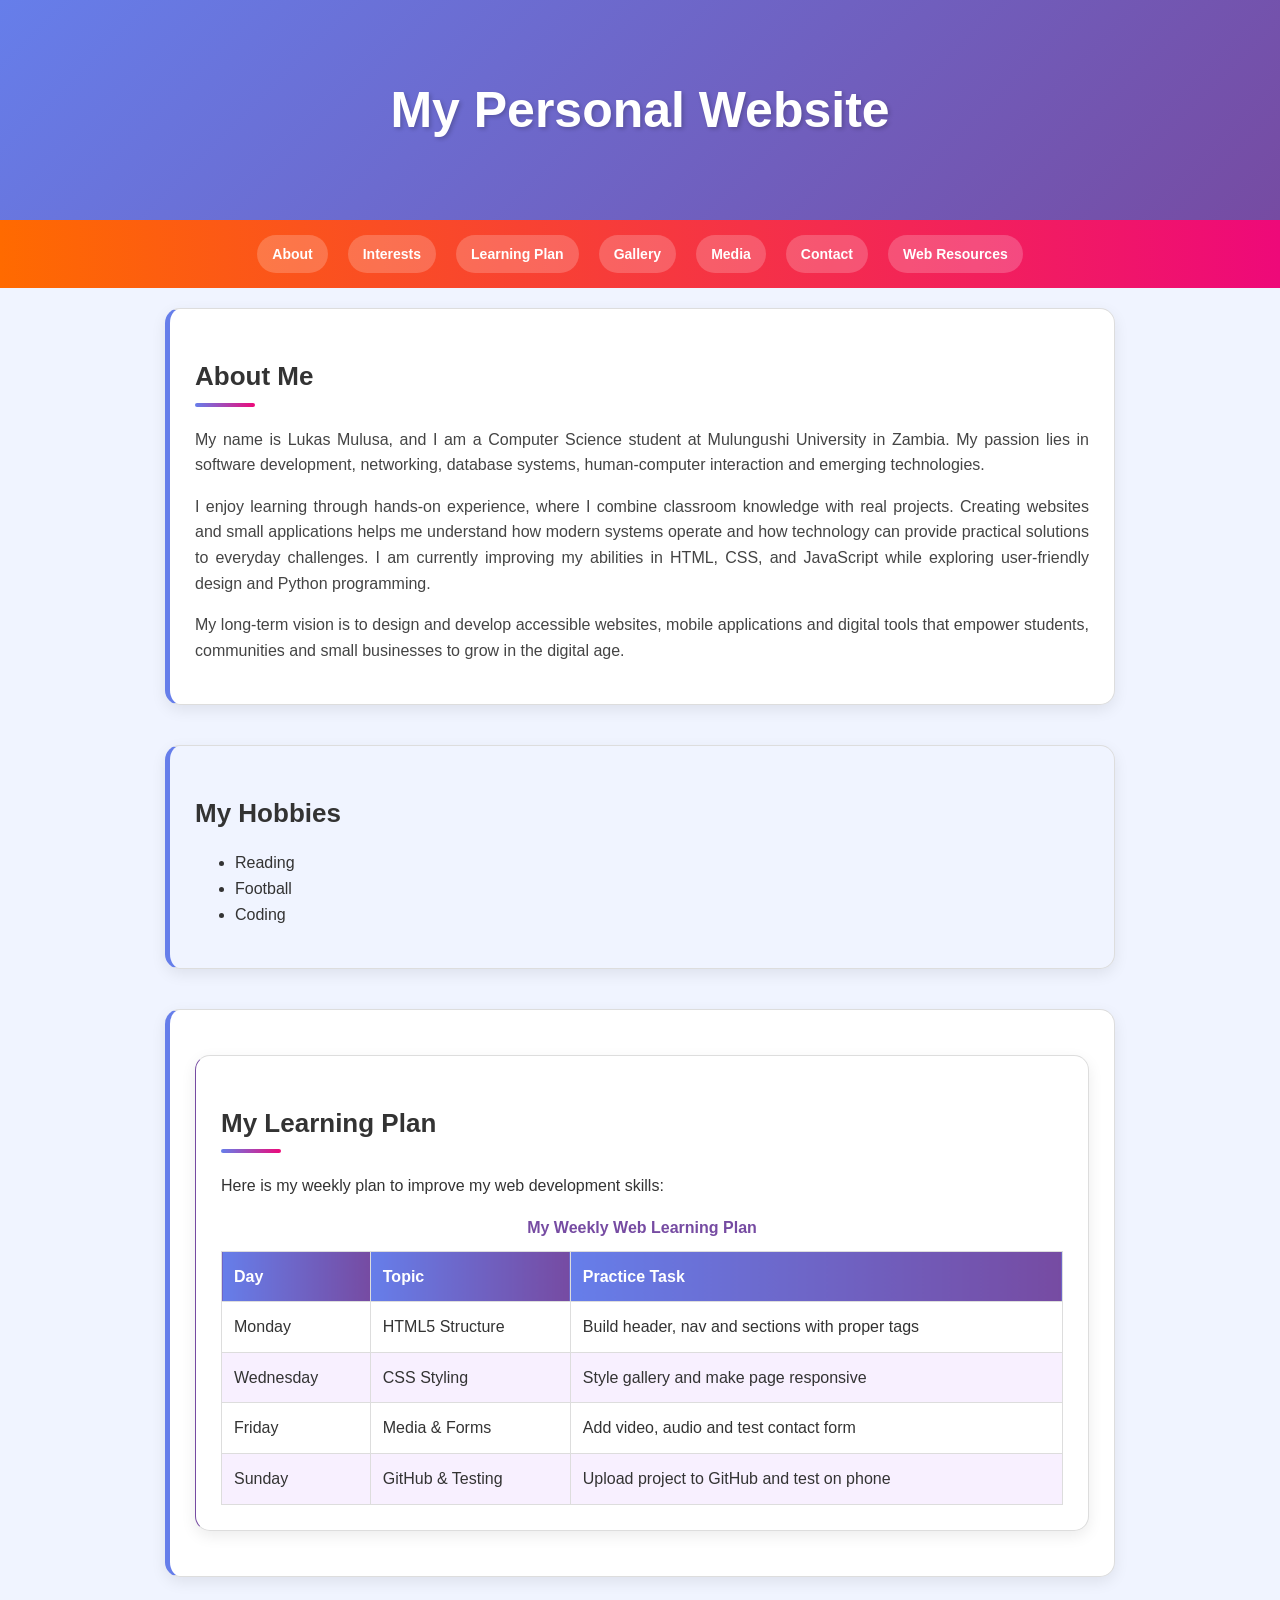
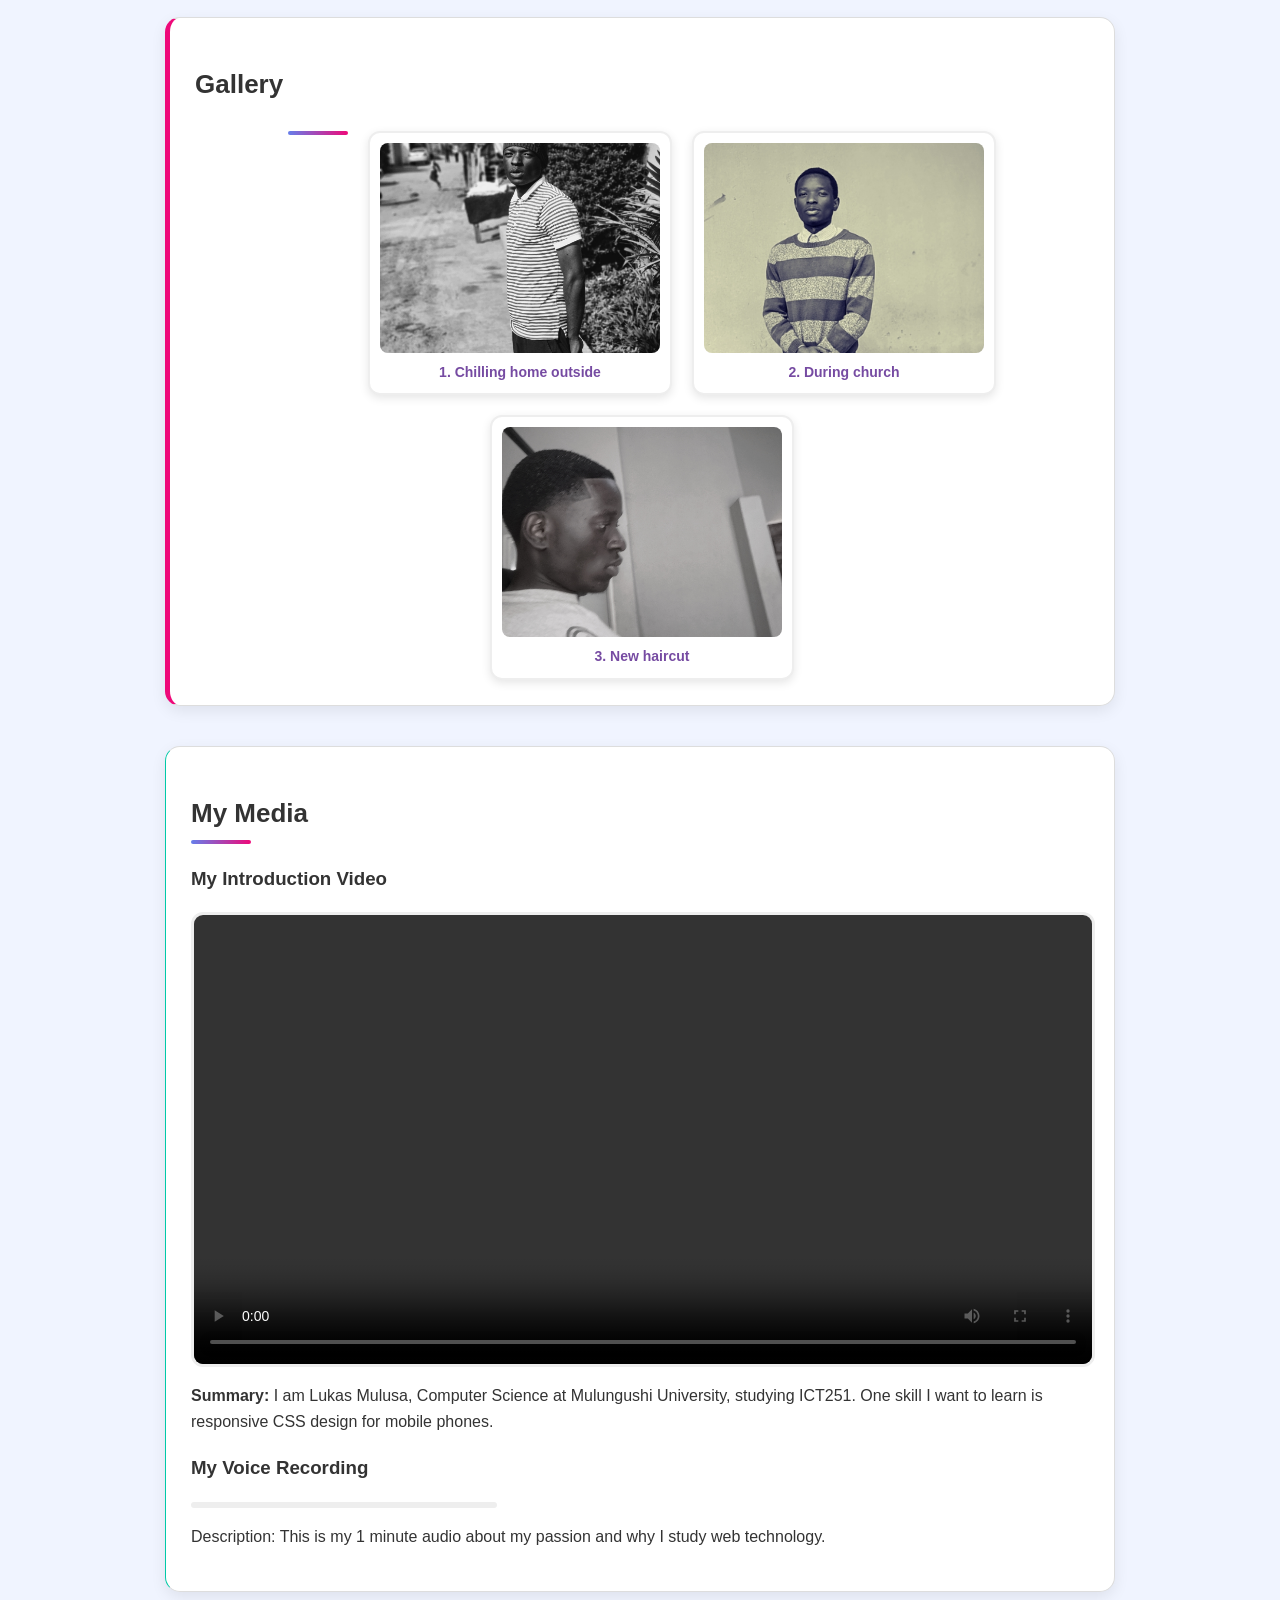
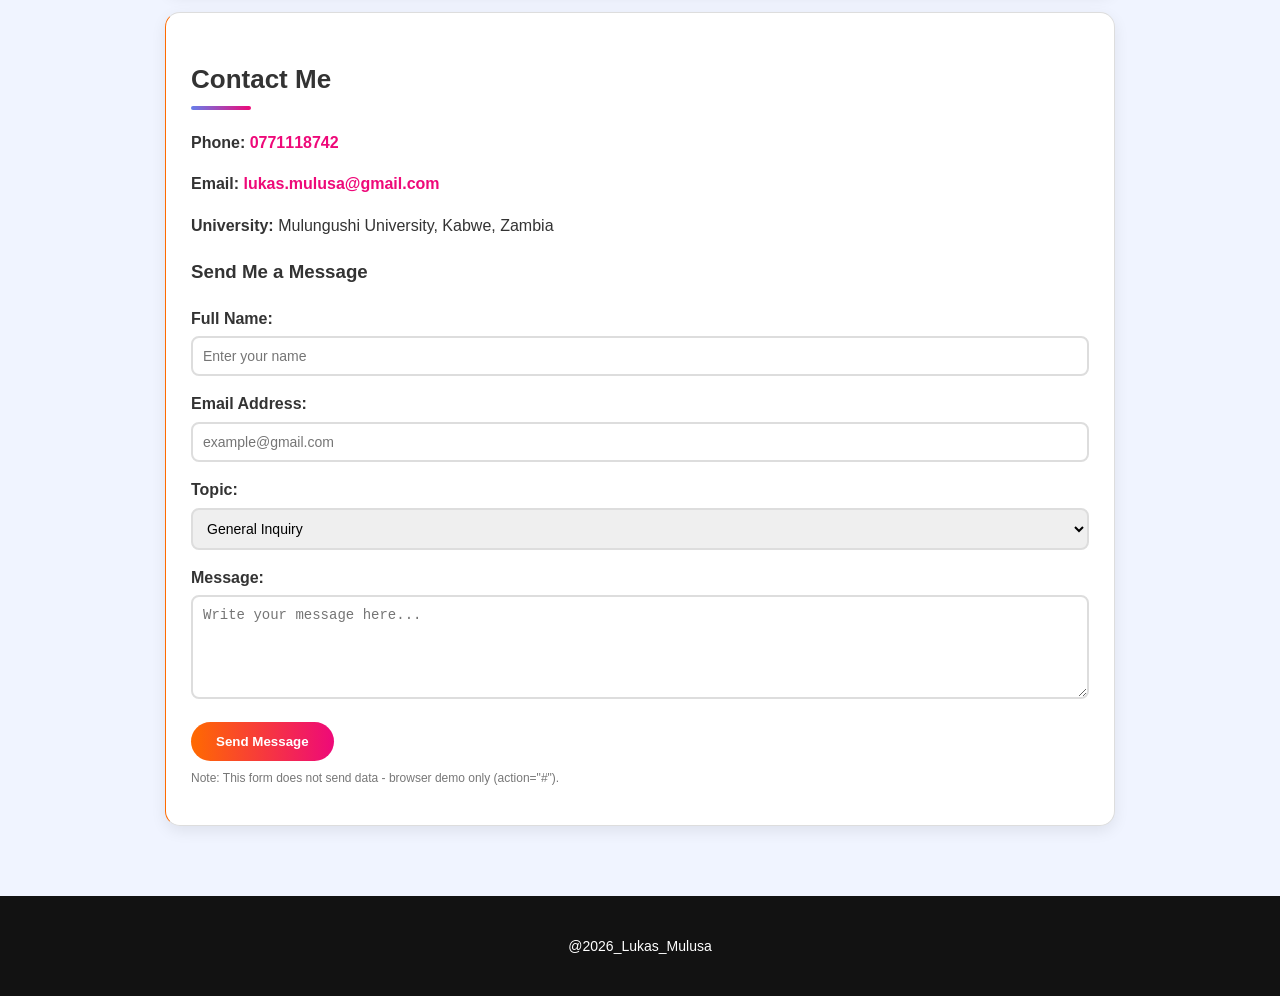
==== commit 03d3c82b: "update index.html again" ====
--- a/index.html
+++ b/index.html
@@ -32,7 +32,7 @@
   <h2>About Me</h2>
   <div class="underline"></div>
   
-  <p>My name is Albert Kasongo, and I am a Computer Science student at Mulungushi University in Zambia. My passion lies in software development, networking, database systems, human-computer interaction and emerging technologies.</p>
+  <p>My name is Lukas Mulusa, and I am a Computer Science student at Mulungushi University in Zambia. My passion lies in software development, networking, database systems, human-computer interaction and emerging technologies.</p>
 
   <p>I enjoy learning through hands-on experience, where I combine classroom knowledge with real projects. Creating websites and small applications helps me understand how modern systems operate and how technology can provide practical solutions to everyday challenges. I am currently improving my abilities in HTML, CSS, and JavaScript while exploring user-friendly design and Python programming.</p>
 
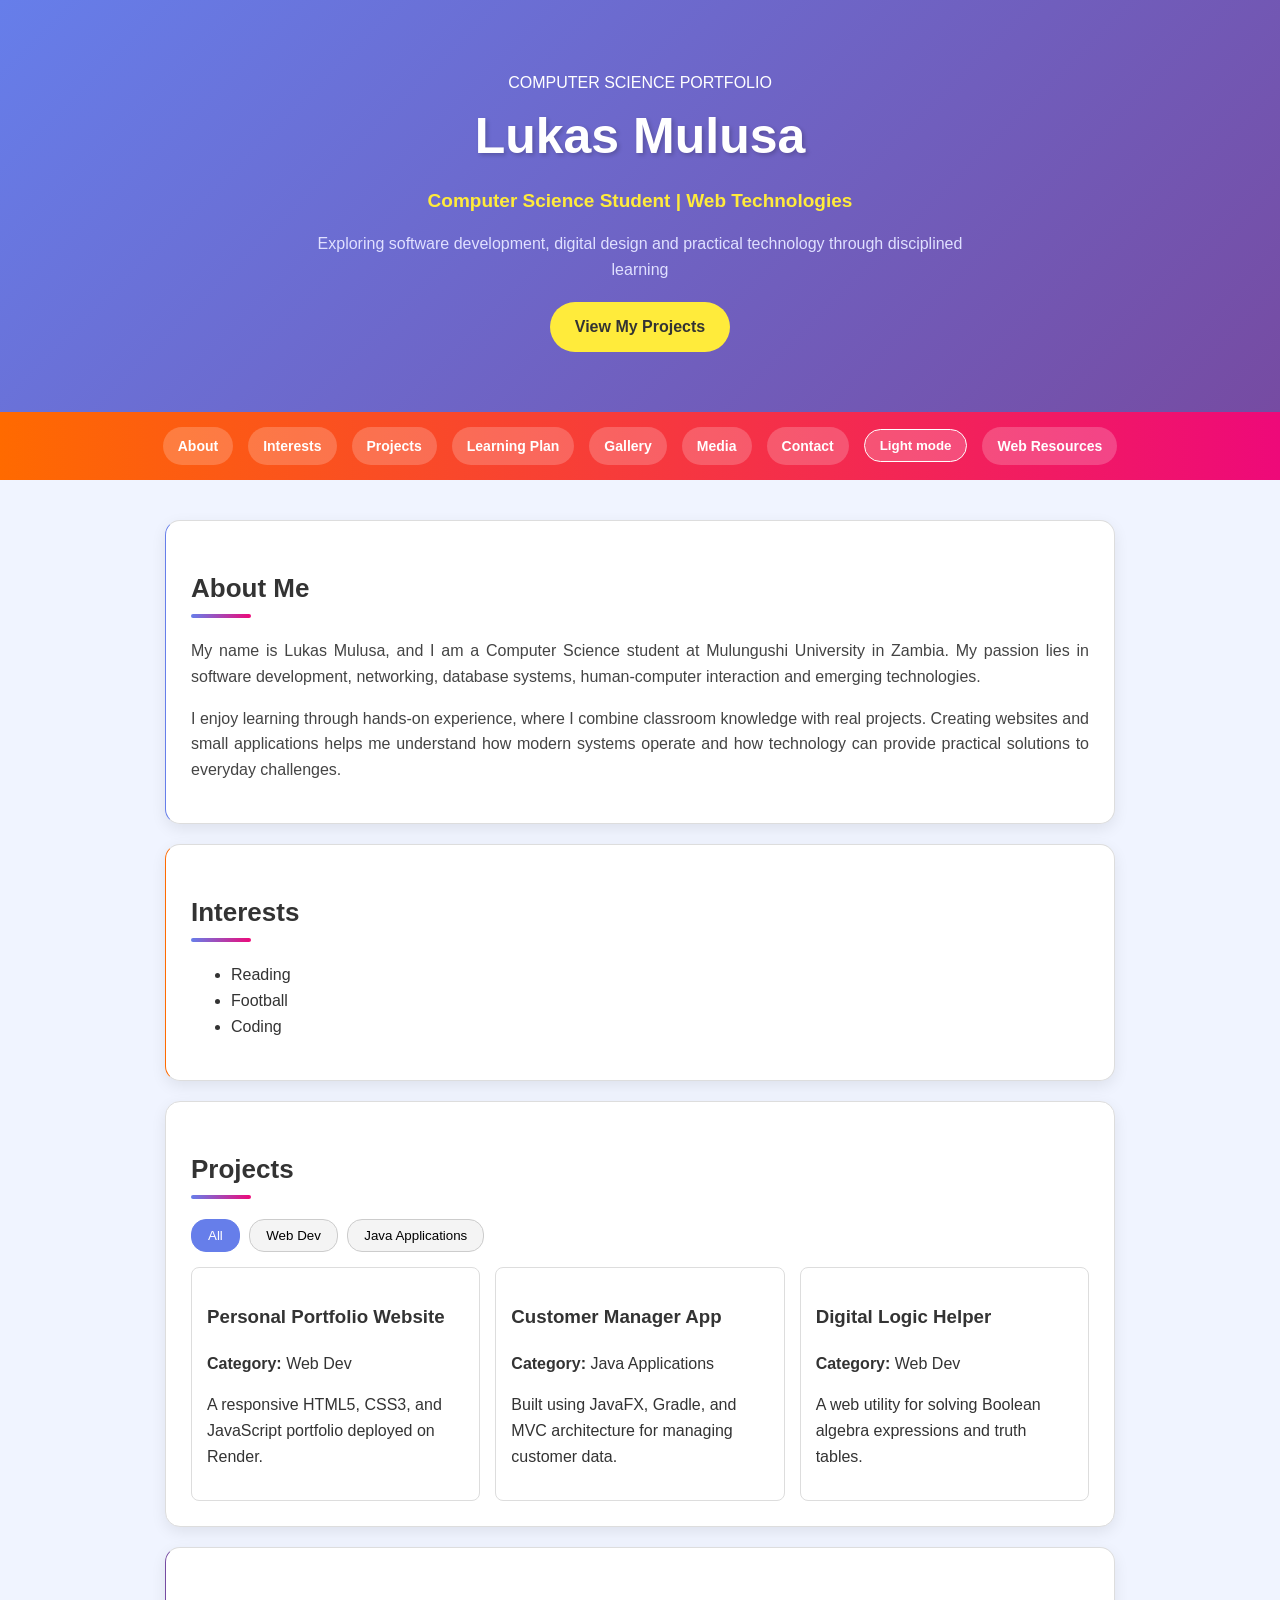
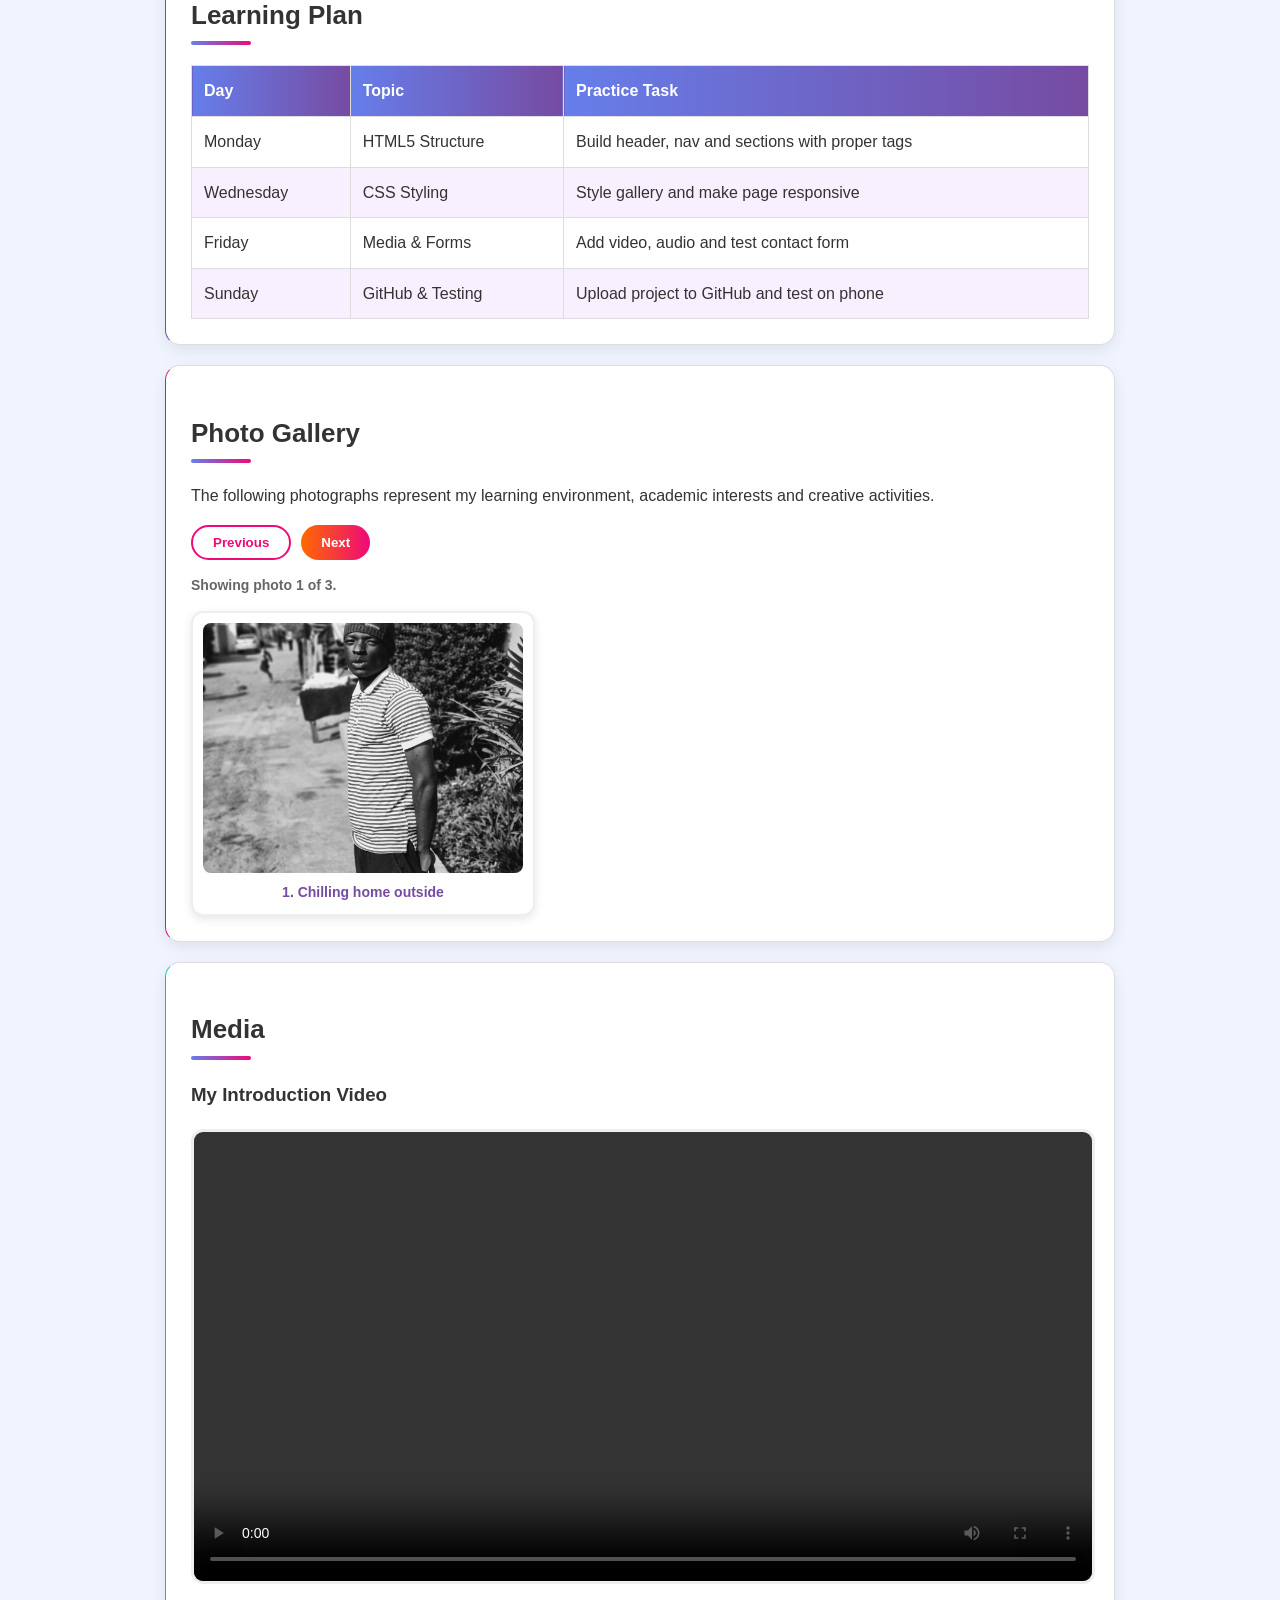
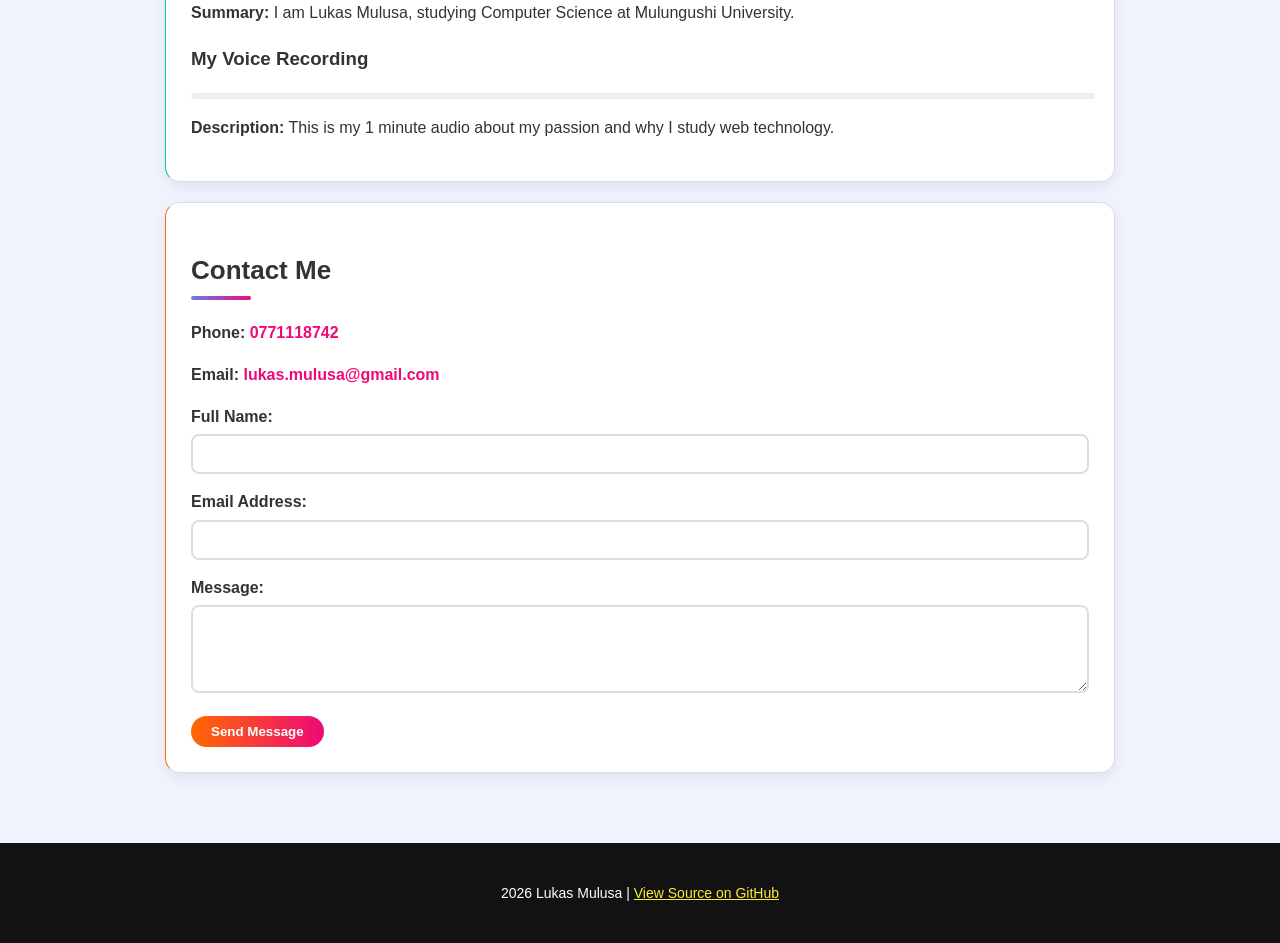
==== commit 55c8bd5c: "Fix gallery controls, theme switcher, and update styles Update portfolio layout, JavaScript scripts," ====
--- a/index.html
+++ b/index.html
@@ -3,45 +3,47 @@
 <head>
   <meta charset="UTF-8">
   <meta name="viewport" content="width=device-width, initial-scale=1.0">
-  <title>My Website - LUKAS MULUSA</title>
+  <title>Lukas Mulusa | Interactive Computer Science Portfolio</title>
   <link rel="stylesheet" href="css/styles.css">
+  <script src="js/script.js" defer></script>
 </head>
 <body>
 
-  <!-- ========= PART B1 STARTS HERE ========= -->
-
+  <!-- Header Banner -->
   <header>
-    <!-- PLACE B1: Page title here, only ONE h1 -->
-    <h1>My Personal Website</h1>
+    <div class="banner-tag">COMPUTER SCIENCE PORTFOLIO</div>
+    <h1>Lukas Mulusa</h1>
+    <p class="subtitle">Computer Science Student | Web Technologies</p>
+    <p class="tagline">Exploring software development, digital design and practical technology through disciplined learning</p>
+    <a href="#skills" class="btn-gold">View My Projects</a>
   </header>
 
+  <!-- Sticky Navigation Bar -->
   <nav>
-  <a href="#about">About</a>
-  <a href="#hobbies">Interests</a>
-  <a href="#plan">Learning Plan</a>
-  <a href="#photos">Gallery</a>
-  <a href="#media">Media</a>
-  <a href="#contact">Contact</a>
-  <a href="https://developer.mozilla.org/en-US/docs/Learn" target="_blank">Web Resources</a>
-</nav>
+    <a href="#about">About</a>
+    <a href="#hobbies">Interests</a>
+    <a href="#skills">Projects</a>
+    <a href="#plan">Learning Plan</a>
+    <a href="#photos">Gallery</a>
+    <a href="#media">Media</a>
+    <a href="#contact">Contact</a>
+    <button id="theme-toggle" class="nav-theme-btn">Light mode</button>
+    <a href="https://developer.mozilla.org/en-US/docs/Learn" target="_blank">Web Resources</a>
+  </nav>
 
   <main>
-    <!-- ALL SECTIONS GO INSIDE <main> -->
-
- <section id="about">
-  <h2>About Me</h2>
-  <div class="underline"></div>
-  
-  <p>My name is Lukas Mulusa, and I am a Computer Science student at Mulungushi University in Zambia. My passion lies in software development, networking, database systems, human-computer interaction and emerging technologies.</p>
-
-  <p>I enjoy learning through hands-on experience, where I combine classroom knowledge with real projects. Creating websites and small applications helps me understand how modern systems operate and how technology can provide practical solutions to everyday challenges. I am currently improving my abilities in HTML, CSS, and JavaScript while exploring user-friendly design and Python programming.</p>
-
-  <p>My long-term vision is to design and develop accessible websites, mobile applications and digital tools that empower students, communities and small businesses to grow in the digital age.</p>
-</section>
-
-    <section id="hobbies">
-      <h2>My Hobbies</h2>
-      <!-- PLACE B2: ul with 3 hobbies HERE -->
+    <!-- About Section -->
+    <section id="about" class="content-card">
+      <h2>About Me</h2>
+      <div class="underline"></div>
+      <p>My name is Lukas Mulusa, and I am a Computer Science student at Mulungushi University in Zambia. My passion lies in software development, networking, database systems, human-computer interaction and emerging technologies.</p>
+      <p>I enjoy learning through hands-on experience, where I combine classroom knowledge with real projects. Creating websites and small applications helps me understand how modern systems operate and how technology can provide practical solutions to everyday challenges.</p>
+    </section>
+
+    <!-- Interests / Hobbies -->
+    <section id="hobbies" class="content-card">
+      <h2>Interests</h2>
+      <div class="underline"></div>
       <ul>
         <li>Reading</li>
         <li>Football</li>
@@ -49,133 +51,151 @@
       </ul>
     </section>
 
-     
-    <Section id="plan">
-     <section id="learning-plan" class="content-section">
-  <h2>My Learning Plan</h2>
-  <div class="underline"></div>
-  <p>Here is my weekly plan to improve my web development skills:</p>
-
-  <table>
-    <caption>My Weekly Web Learning Plan</caption>
-    <thead>
-      <tr>
-        <th>Day</th>
-        <th>Topic</th>
-        <th>Practice Task</th>
-      </tr>
-    </thead>
-    <tbody>
-      <tr>
-        <td>Monday</td>
-        <td>HTML5 Structure</td>
-        <td>Build header, nav and sections with proper tags</td>
-      </tr>
-      <tr>
-        <td>Wednesday</td>
-        <td>CSS Styling</td>
-        <td>Style gallery and make page responsive</td>
-      </tr>
-      <tr>
-        <td>Friday</td>
-        <td>Media & Forms</td>
-        <td>Add video, audio and test contact form</td>
-      </tr>
-      <tr>
-        <td>Sunday</td>
-        <td>GitHub & Testing</td>
-        <td>Upload project to GitHub and test on phone</td>
-      </tr>
-    </tbody>
-  </table>
-
-    </section>
-  </section>
-    <section id="photos">
-  <h2>Gallery</h2>
-  <div class="underline"></div>
-
-  <figure>
-    <img src="images/photo1.jpg" alt="Chilling home outside">
-    <figcaption>1. Chilling home outside</figcaption>
-  </figure>
-
-  <figure>
-    <img src="images/photo2.jpg" alt="During church">
-    <figcaption>2. During church</figcaption>
-  </figure>
-
-  <figure>
-    <img src="images/photo3.jpg" alt="New haircut">
-    <figcaption>3. New haircut</figcaption>
-  </figure>
-
-</section>
-
-    <section id="media" class="content-section">
-  <h2>My Media</h2>
-  <div class="underline"></div>
-  
-  <h3>My Introduction Video</h3>
-  <video controls width="100%" src="videos/intro.mp4">
-    Your browser does not support video.
-  </video>
-  <p><strong>Summary:</strong> I am Lukas Mulusa, Computer Science at Mulungushi University, studying ICT251. One skill I want to learn is responsive CSS design for mobile phones.</p>
-
-  <h3>My Voice Recording</h3>
-  <audio controls src="videos/voice.mp3">
-    Your browser does not support audio.
-  </audio>
-  <p>Description: This is my 1 minute audio about my passion and why I study web technology.</p>
-</section>
-
-    <section id="contact" class="content-section">
-  <h2>Contact Me</h2>
-  <div class="underline"></div>
-
-  <p><strong>Phone:</strong> <a href="tel:+260771118742">0771118742</a></p>
-  <p><strong>Email:</strong> <a href="mailto:lukas.mulusa@gmail.com">lukas.mulusa@gmail.com</a></p>
-  <p><strong>University:</strong> Mulungushi University, Kabwe, Zambia</p>
-
-  <h3>Send Me a Message</h3>
-  <form action="#" method="post">
-    <div>
-      <label for="name">Full Name:</label><br>
-      <input type="text" id="name" name="name" placeholder="Enter your name" required>
-    </div>
-
-    <div>
-      <label for="email">Email Address:</label><br>
-      <input type="email" id="email" name="email" placeholder="example@gmail.com" required>
-    </div>
-
-    <div>
-      <label for="topic">Topic:</label><br>
-      <select id="topic" name="topic">
-        <option value="general">General Inquiry</option>
-        <option value="web-help">Web Development Help</option>
-        <option value="collaboration">Project Collaboration</option>
-        <option value="other">Other</option>
-      </select>
-    </div>
-
-    <div>
-      <label for="message">Message:</label><br>
-      <textarea id="message" name="message" rows="5" placeholder="Write your message here..." required></textarea>
-    </div>
-
-    <button type="submit">Send Message</button>
-    <p style="font-size:12px; color:#777; margin-top:8px;">Note: This form does not send data - browser demo only (action="#").</p>
-  </form>
-</section>
-
+    <!-- Projects Section -->
+    <section id="skills" class="content-card">
+      <h2>Projects</h2>
+      <div class="underline"></div>
+      <div class="filter-controls">
+        <button class="filter-btn active" data-category="all">All</button>
+        <button class="filter-btn" data-category="web">Web Dev</button>
+        <button class="filter-btn" data-category="java">Java Applications</button>
+      </div>
+
+      <div class="projects-grid">
+        <div class="project-card" data-category="web">
+          <h3>Personal Portfolio Website</h3>
+          <p><strong>Category:</strong> Web Dev</p>
+          <p>A responsive HTML5, CSS3, and JavaScript portfolio deployed on Render.</p>
+        </div>
+        <div class="project-card" data-category="java">
+          <h3>Customer Manager App</h3>
+          <p><strong>Category:</strong> Java Applications</p>
+          <p>Built using JavaFX, Gradle, and MVC architecture for managing customer data.</p>
+        </div>
+        <div class="project-card" data-category="web">
+          <h3>Digital Logic Helper</h3>
+          <p><strong>Category:</strong> Web Dev</p>
+          <p>A web utility for solving Boolean algebra expressions and truth tables.</p>
+        </div>
+      </div>
+      <p id="no-projects-msg" class="hidden">No projects match the selected filter.</p>
+    </section>
+
+    <!-- Learning Plan -->
+    <section id="plan" class="content-card">
+      <h2>Learning Plan</h2>
+      <div class="underline"></div>
+      <table>
+        <thead>
+          <tr>
+            <th>Day</th>
+            <th>Topic</th>
+            <th>Practice Task</th>
+          </tr>
+        </thead>
+        <tbody>
+          <tr>
+            <td>Monday</td>
+            <td>HTML5 Structure</td>
+            <td>Build header, nav and sections with proper tags</td>
+          </tr>
+          <tr>
+            <td>Wednesday</td>
+            <td>CSS Styling</td>
+            <td>Style gallery and make page responsive</td>
+          </tr>
+          <tr>
+            <td>Friday</td>
+            <td>Media & Forms</td>
+            <td>Add video, audio and test contact form</td>
+          </tr>
+          <tr>
+            <td>Sunday</td>
+            <td>GitHub & Testing</td>
+            <td>Upload project to GitHub and test on phone</td>
+          </tr>
+        </tbody>
+      </table>
+    </section>
+
+    <!-- Photo Gallery Viewer -->
+    <section id="photos" class="content-card">
+      <h2>Photo Gallery</h2>
+      <div class="underline"></div>
+      <p>The following photographs represent my learning environment, academic interests and creative activities.</p>
+
+      <div class="gallery-controls">
+        <button id="prev-photo" class="btn-outline">Previous</button>
+        <button id="next-photo" class="btn-solid">Next</button>
+      </div>
+      <p id="photo-counter">Showing photo 1 of 3.</p>
+
+      <div class="gallery-viewer">
+        <figure>
+          <img id="gallery-img" src="images/photo1.jpg" alt="Photo 1">
+          <figcaption id="gallery-caption">1. Chilling home outside</figcaption>
+        </figure>
+      </div>
+    </section>
+
+    <!-- Media Section -->
+    <section id="media" class="content-card">
+      <h2>Media</h2>
+      <div class="underline"></div>
+      <h3>My Introduction Video</h3>
+      <video controls width="100%" src="videos/intro.mp4"></video>
+      <p><strong>Summary:</strong> I am Lukas Mulusa, studying Computer Science at Mulungushi University.</p>
+
+      <h3>My Voice Recording</h3>
+      <audio controls preload="metadata" style="width: 100%; margin: 10px 0;">
+        <source src="videos/voice.mp3" type="audio/mpeg">
+        Your browser does not support the audio element.
+      </audio>
+      <p><strong>Description:</strong> This is my 1 minute audio about my passion and why I study web technology.</p>
+    </section>
+
+    <!-- Contact Form -->
+    <section id="contact" class="content-card">
+      <h2>Contact Me</h2>
+      <div class="underline"></div>
+      <p><strong>Phone:</strong> <a href="tel:+260771118742">0771118742</a></p>
+      <p><strong>Email:</strong> <a href="mailto:lukas.mulusa@gmail.com">lukas.mulusa@gmail.com</a></p>
+
+      <form id="contact-form" action="#" method="post" novalidate>
+        <div class="form-group">
+          <label for="name">Full Name:</label>
+          <input type="text" id="name" name="name">
+          <span class="error-message" id="name-error"></span>
+        </div>
+
+        <div class="form-group">
+          <label for="email">Email Address:</label>
+          <input type="email" id="email" name="email">
+          <span class="error-message" id="email-error"></span>
+        </div>
+
+        <div class="form-group">
+          <label for="message">Message:</label>
+          <textarea id="message" name="message" rows="4"></textarea>
+          <span class="error-message" id="message-error"></span>
+        </div>
+
+        <button type="submit" class="btn-solid">Send Message</button>
+      </form>
+
+      <div id="form-preview" class="preview-container hidden">
+        <h3>Submission Preview (Validated Locally)</h3>
+        <p><strong>Status:</strong> Data was validated successfully locally.</p>
+        <p><strong>Name:</strong> <span id="preview-name"></span></p>
+        <p><strong>Email:</strong> <span id="preview-email"></span></p>
+        <p><strong>Message:</strong> <span id="preview-message"></span></p>
+      </div>
+    </section>
   </main>
 
   <footer>
-    <p>@2026_Lukas_Mulusa</p>
+    <p> 2026 Lukas Mulusa | <a href="https://github.com/YOUR_USERNAME/ICT251-Activity3" target="_blank">View Source on GitHub</a></p>
   </footer>
-
-  <!-- ========= PART B1 ENDS HERE ========= -->
 
 </body>
 </html>
--- a/css/styles.css
+++ b/css/styles.css
@@ -30,18 +30,36 @@
   margin: 10px 0;
 }
 
-header .desc {
+header .desc, header .tagline {
   color: #e0e0ff;
   font-size: 16px;
   max-width: 650px;
   margin: 15px auto 0 auto;
 }
 
+.btn-gold {
+  display: inline-block;
+  background-color: #ffeb3b;
+  color: #333;
+  padding: 12px 25px;
+  margin-top: 20px;
+  font-weight: bold;
+  text-decoration: none;
+  border-radius: 25px;
+  transition: 0.3s;
+}
+
+.btn-gold:hover {
+  transform: scale(1.05);
+  box-shadow: 0 4px 10px rgba(255,235,59,0.4);
+}
+
 /* COLORFUL NAV */
 nav {
   display: flex;
   justify-content: center;
-  gap: 20px;
+  align-items: center;
+  gap: 15px;
   padding: 15px 10px;
   background: linear-gradient(to right, #ff6a00, #ee0979);
   position: sticky;
@@ -71,39 +89,58 @@
   outline-offset: 2px;
 }
 
+.nav-theme-btn {
+  background: rgba(255,255,255,0.2);
+  color: white;
+  border: 1px solid white;
+  padding: 8px 15px;
+  border-radius: 20px;
+  cursor: pointer;
+  font-weight: bold;
+  transition: 0.3s;
+}
+
+.nav-theme-btn:hover {
+  background: white;
+  color: #ee0979;
+}
+
 main {
   max-width: 950px;
   margin: 0 auto;
   padding: 20px;
 }
 
-/* Element selector REQUIRED by Part D */
+/* Element selector REQUIRED */
 section {
   margin-bottom: 40px;
   padding: 25px;
   background: white;
   border-radius: 15px;
   box-shadow: 0 5px 15px rgba(0,0,0,0.08);
-  border: 1px solid #ddd; /* Box model border - REQUIRED */
+  border: 1px solid #ddd; /* Box model border */
   border-left: 5px solid #667eea;
 }
 
-/* Class selector REQUIRED by Part D */
-.content-section {
+/* Class selector REQUIRED */
+.content-section, .content-card {
   padding: 25px; /* box model - padding */
   margin: 20px 0; /* box model - margin */
   border: 1px solid #ddd; /* box model - border */
+  border-radius: 15px;
+  background: white;
 }
 
 #about { border-left-color: #667eea; }
-#learning-plan { border-left-color: #764ba2; }
+#plan, #learning-plan { border-left-color: #764ba2; }
 #photos { border-left-color: #ee0979; }
 #media { border-left-color: #00c9a7; }
 #contact { border-left-color: #ff6a00; }
 
-/* ID selector REQUIRED by Part D */
+/* ID selector REQUIRED */
 #hobbies {
-  background-color: #f0f4ff;
+  background-color: #ffffff;
+  border-left-color: #ff6a00;
 }
 
 .underline {
@@ -126,50 +163,71 @@
   margin-bottom: 5px;
 }
 
-/* FIXED FOR PART D - Responsive, no horizontal scroll */
-#photos {
+/* PHOTO GALLERY CONTROLS & VIEWER */
+.gallery-controls {
+  margin: 15px 0 10px;
   display: flex;
-  flex-wrap: wrap;
-  gap: 20px;
-  justify-content: center;
-}
-
-#photos h2 {
-  width: 100%;
-}
-
-#photos figure {
-  flex: 1 1 250px;
-  max-width: 280px;
+  gap: 10px;
+}
+
+.btn-outline {
+  background-color: #ffffff;
+  color: #ee0979;
+  border: 2px solid #ee0979;
+  padding: 8px 20px;
+  font-weight: bold;
+  cursor: pointer;
+  border-radius: 20px;
+  transition: 0.3s;
+}
+
+.btn-outline:hover {
+  background-color: #ee0979;
+  color: #ffffff;
+}
+
+.btn-solid {
+  background: linear-gradient(to right, #ff6a00, #ee0979);
+  color: #ffffff;
+  border: none;
+  padding: 8px 20px;
+  font-weight: bold;
+  cursor: pointer;
+  border-radius: 20px;
+  transition: 0.3s;
+}
+
+.btn-solid:hover {
+  transform: scale(1.05);
+  box-shadow: 0 4px 10px rgba(238,9,121,0.4);
+}
+
+#photo-counter {
+  font-size: 14px;
+  font-weight: bold;
+  color: #666;
+  margin-bottom: 15px;
+}
+
+.gallery-viewer figure {
+  max-width: 320px;
   margin: 0;
   background: #fff;
   padding: 10px;
   border-radius: 12px;
   border: 2px solid #eee;
-  transition: 0.3s;
   box-shadow: 0 3px 10px rgba(0,0,0,0.1);
 }
 
-#photos figure:hover {
-  transform: translateY(-5px);
-  border-color: #ee0979;
-}
-
-/* Element selector img - REQUIRED max-width 100% height auto */
-img, video, audio {
-  max-width: 100%;
-  height: auto;
-}
-
-#photos img {
+.gallery-viewer img {
   width: 100%;
-  height: 210px;
+  height: 250px;
   object-fit: cover;
   border-radius: 8px;
   display: block;
 }
 
-#photos figcaption {
+.gallery-viewer figcaption {
   font-size: 14px;
   text-align: center;
   margin-top: 8px;
@@ -177,7 +235,13 @@
   color: #764ba2;
 }
 
-/* Contact colorful */
+/* Responsive Media Styling */
+img, video, audio {
+  max-width: 100%;
+  height: auto;
+}
+
+/* Contact Link Colors */
 #contact a {
   color: #ee0979;
   font-weight: bold;
@@ -195,6 +259,10 @@
   color: white;
   font-size: 14px;
   margin-top: 30px;
+}
+
+footer a {
+  color: #ffeb3b;
 }
 
 /* Learning Plan Table */
@@ -230,7 +298,7 @@
   background-color: #ffe6f0;
 }
 
-/* Contact Form - button attractive + hover REQUIRED */
+/* Contact Form */
 form div {
   margin-bottom: 15px;
 }
@@ -278,8 +346,143 @@
   border-radius: 12px;
   display: block;
   margin: 15px 0;
-}
-
-#media video:hover {
+  width: 100%;
+}
+
+#media video:hover, #media audio:hover {
   border-color: #00c9a7;
 }
+
+/* Errors & Validation Previews */
+.error-message {
+  color: #d9534f;
+  font-size: 0.85rem;
+  display: block;
+  margin-top: 4px;
+}
+
+.preview-container {
+  margin-top: 20px;
+  padding: 15px;
+  background-color: #e8f8f5;
+  border: 1px solid #2ecc71;
+  border-radius: 8px;
+}
+
+.hidden {
+  display: none !important;
+}
+
+/* Projects & Filter Styles */
+.filter-controls {
+  margin-bottom: 15px;
+}
+
+.filter-btn {
+  padding: 8px 16px;
+  margin-right: 5px;
+  cursor: pointer;
+  border: 1px solid #ccc;
+  background-color: #f4f4f4;
+  border-radius: 15px;
+}
+
+.filter-btn.active {
+  background-color: #667eea;
+  color: white;
+  border-color: #667eea;
+}
+
+.projects-grid {
+  display: grid;
+  grid-template-columns: repeat(auto-fit, minmax(250px, 1fr));
+  gap: 15px;
+}
+
+.project-card {
+  padding: 15px;
+  border: 1px solid #ddd;
+  border-radius: 8px;
+}
+
+/* Responsive Media Query */
+@media screen and (max-width: 600px) {
+  nav {
+    display: flex;
+    flex-direction: column;
+  }
+}
+
+/* Dark Theme Overrides for High Visibility */
+body.dark-theme {
+  background-color: #121212 !important;
+  color: #f0f0f0 !important;
+}
+
+body.dark-theme header,
+body.dark-theme nav,
+body.dark-theme footer {
+  background-color: #1f1f1f !important;
+}
+
+body.dark-theme section,
+body.dark-theme .content-section,
+body.dark-theme .content-card {
+  background-color: #1e1e1e !important;
+  color: #f0f0f0 !important;
+  border-color: #333333 !important;
+}
+
+body.dark-theme h1,
+body.dark-theme h2,
+body.dark-theme h3 {
+  color: #ffffff !important;
+}
+
+body.dark-theme p,
+body.dark-theme li,
+body.dark-theme td,
+body.dark-theme th,
+body.dark-theme figcaption,
+body.dark-theme #photo-counter,
+body.dark-theme #about p {
+  color: #e0e0e0 !important;
+}
+
+body.dark-theme nav a {
+  color: #ffffff !important;
+  font-weight: bold;
+}
+
+body.dark-theme a {
+  color: #64b5f6 !important;
+}
+
+body.dark-theme .btn,
+body.dark-theme button,
+body.dark-theme .btn-outline {
+  background-color: #2d2d2d !important;
+  color: #ffffff !important;
+  border: 1px solid #555555 !important;
+}
+
+body.dark-theme input,
+body.dark-theme select,
+body.dark-theme textarea {
+  background-color: #2b2b2b !important;
+  color: #ffffff !important;
+  border: 1px solid #555555 !important;
+}
+
+body.dark-theme tr:nth-child(even) {
+  background-color: #2a2a2a !important;
+}
+
+body.dark-theme tr:hover {
+  background-color: #333333 !important;
+}
+
+body.dark-theme .gallery-viewer figure {
+  background-color: #2b2b2b !important;
+  border-color: #444444 !important;
+}
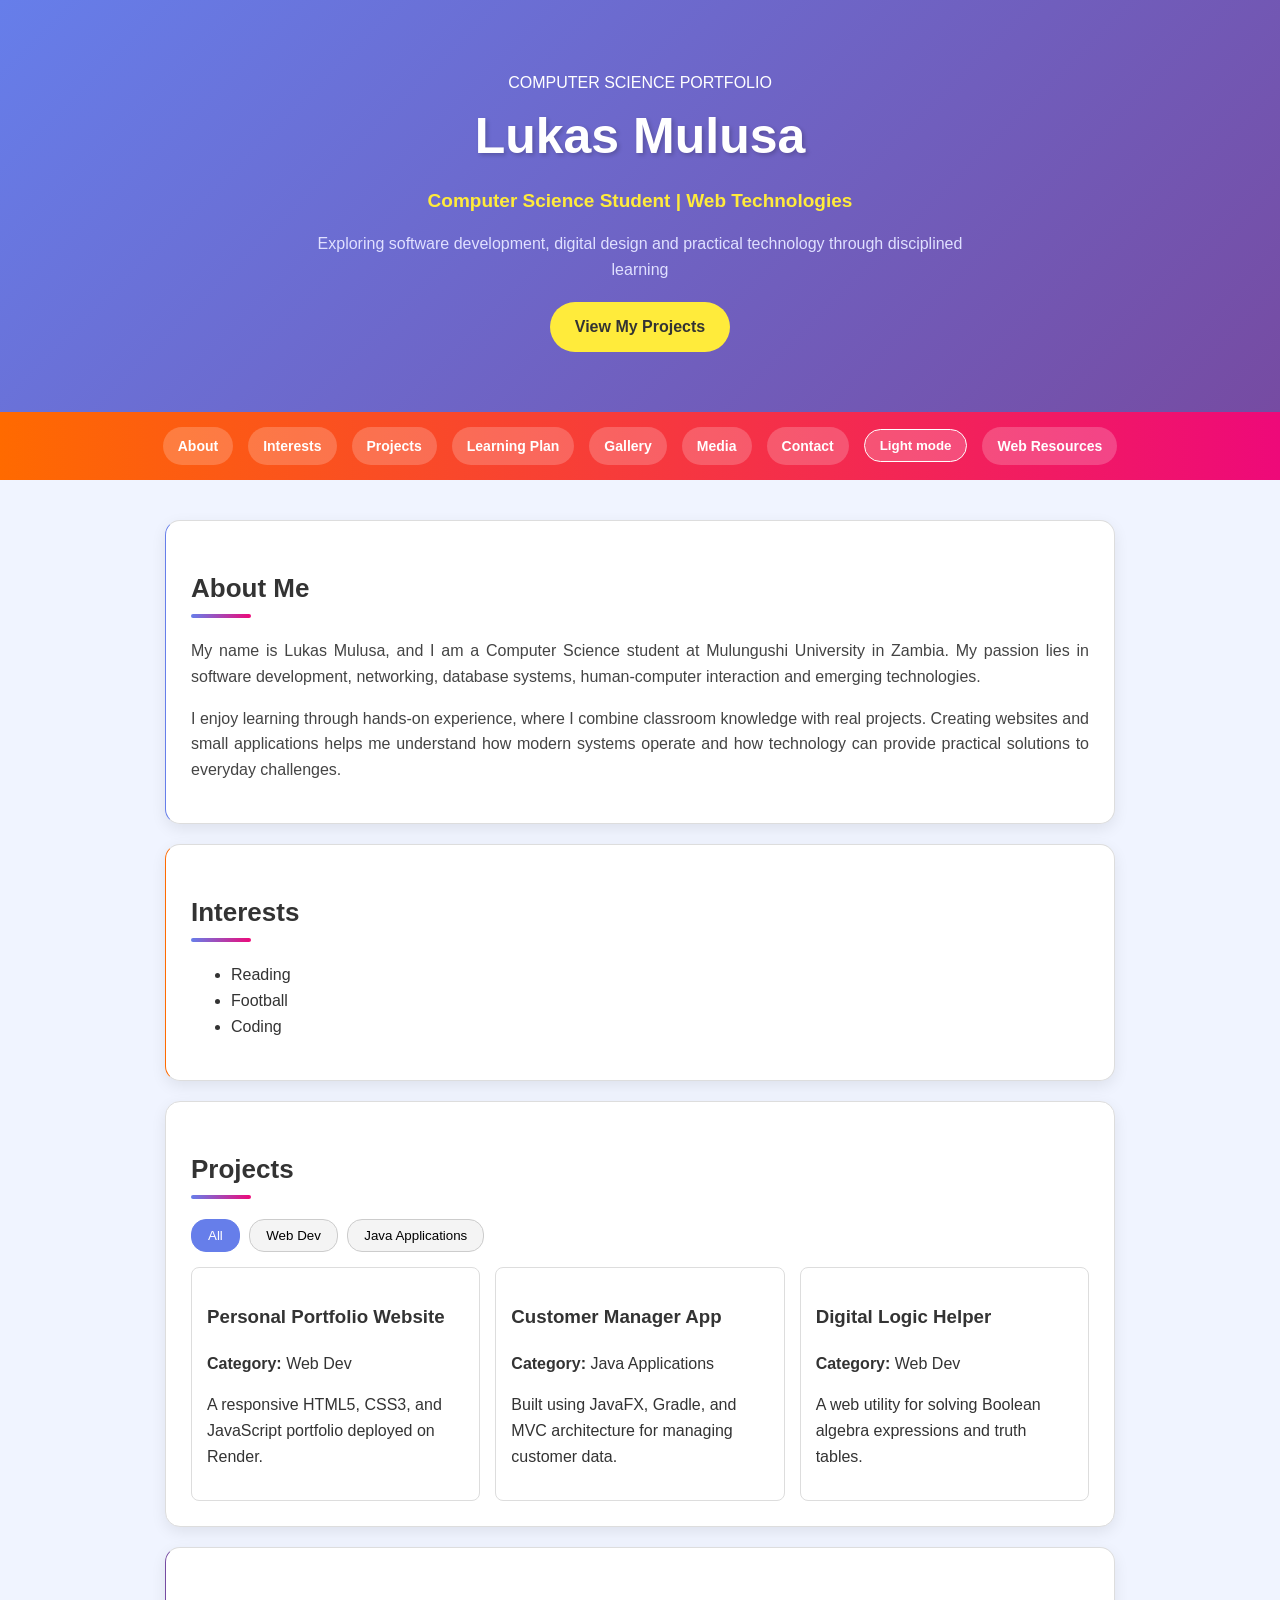
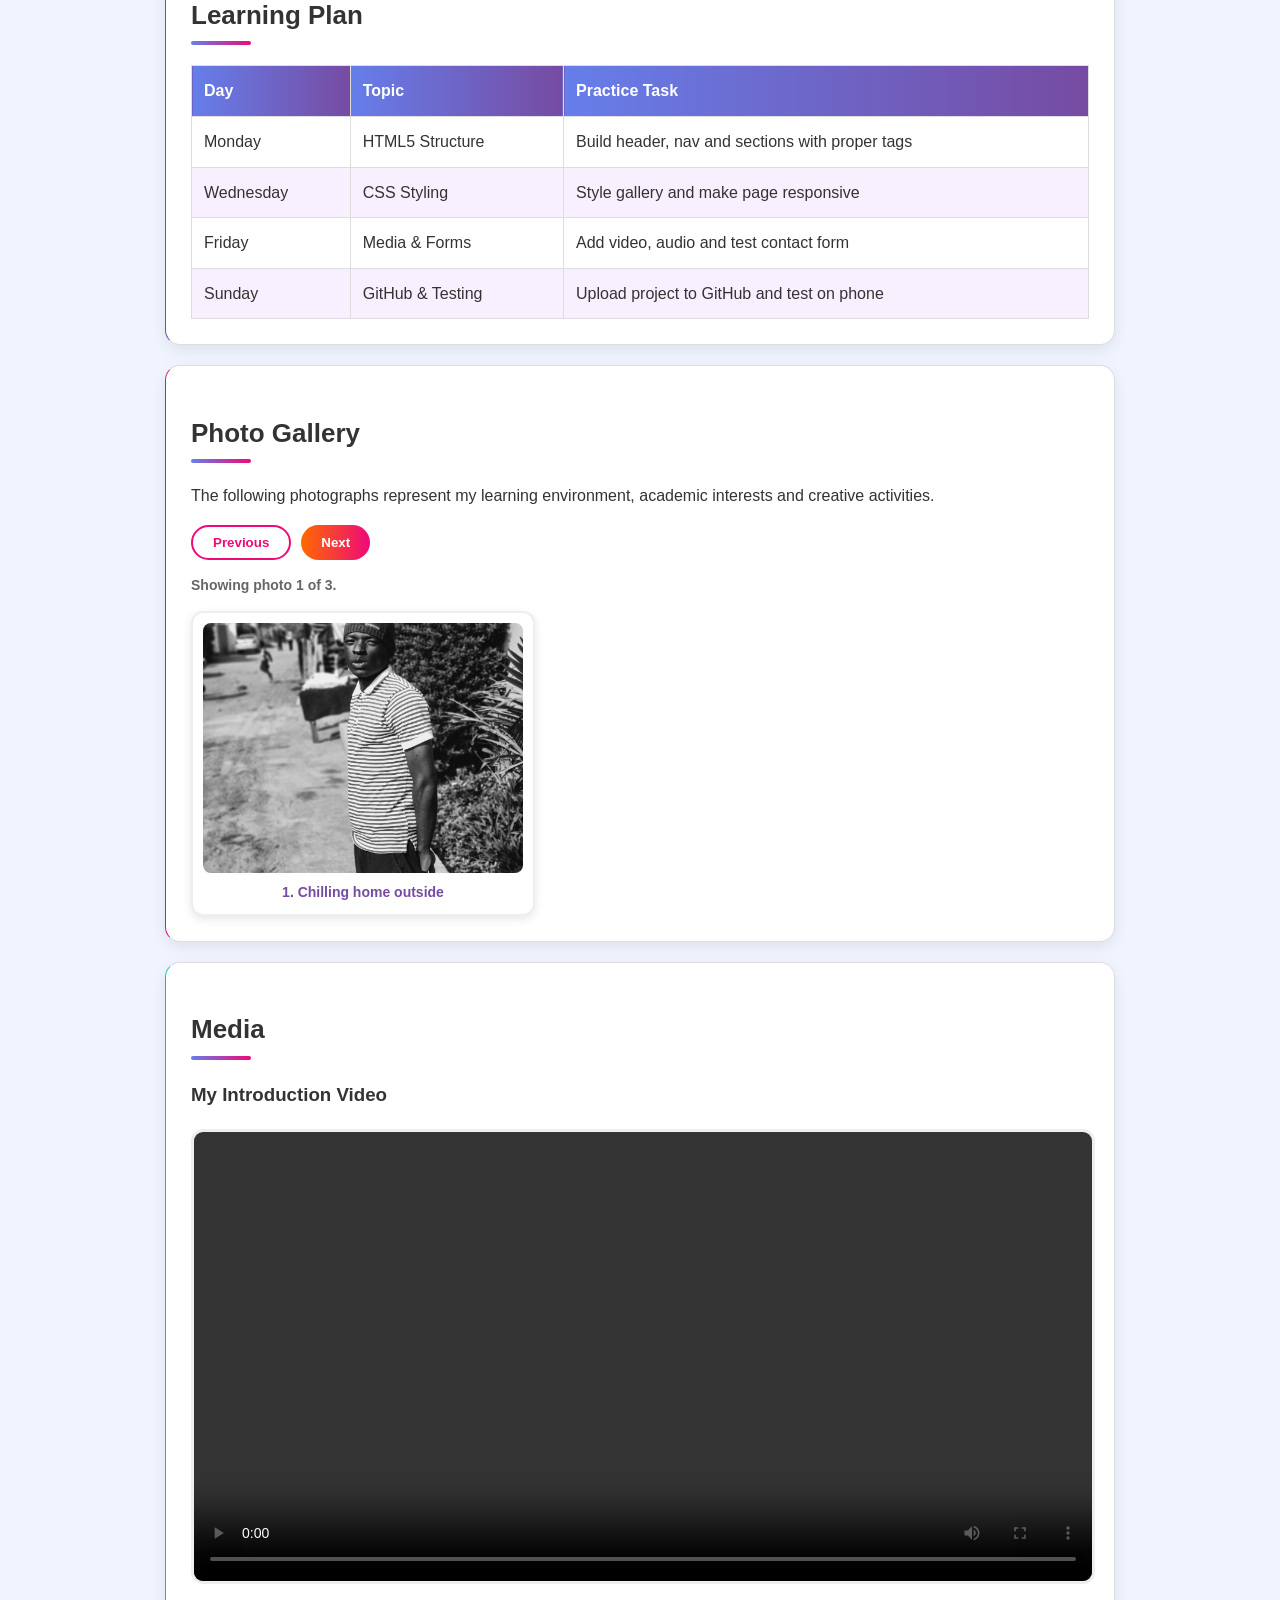
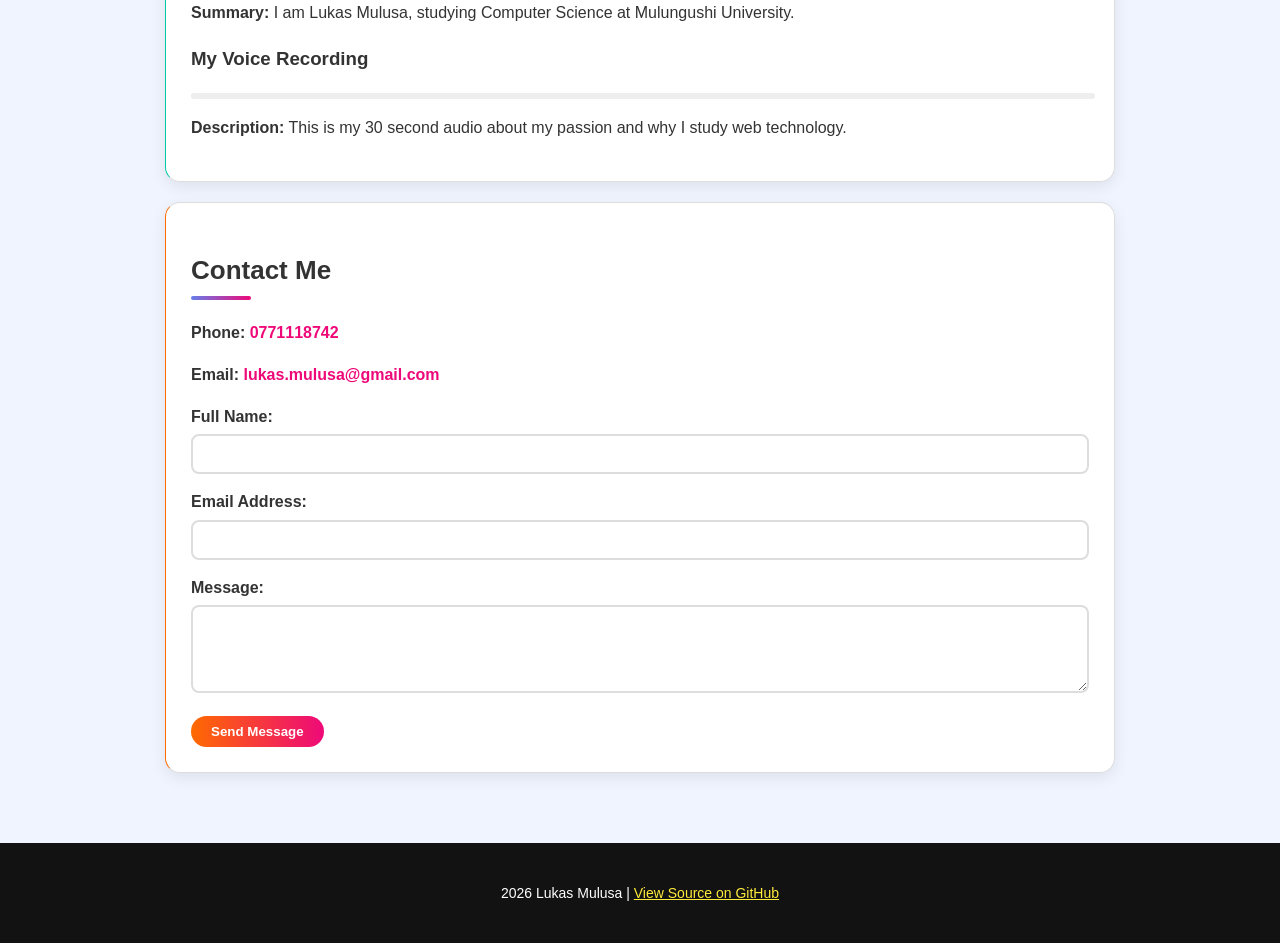
==== commit 1f0d9265: "html file update" ====
--- a/index.html
+++ b/index.html
@@ -143,7 +143,10 @@
       <h2>Media</h2>
       <div class="underline"></div>
       <h3>My Introduction Video</h3>
-      <video controls width="100%" src="videos/intro.mp4"></video>
+      <video controls width="100%" src="videos/intro1.mp4">
+  <source src="videos/intro1.mp4" type="video/mp4">
+  Your browser does not support the video tag.
+</video>
       <p><strong>Summary:</strong> I am Lukas Mulusa, studying Computer Science at Mulungushi University.</p>
 
       <h3>My Voice Recording</h3>
@@ -151,7 +154,7 @@
         <source src="videos/voice.mp3" type="audio/mpeg">
         Your browser does not support the audio element.
       </audio>
-      <p><strong>Description:</strong> This is my 1 minute audio about my passion and why I study web technology.</p>
+      <p><strong>Description:</strong> This is my 30 second audio about my passion and why I study web technology.</p>
     </section>
 
     <!-- Contact Form -->
